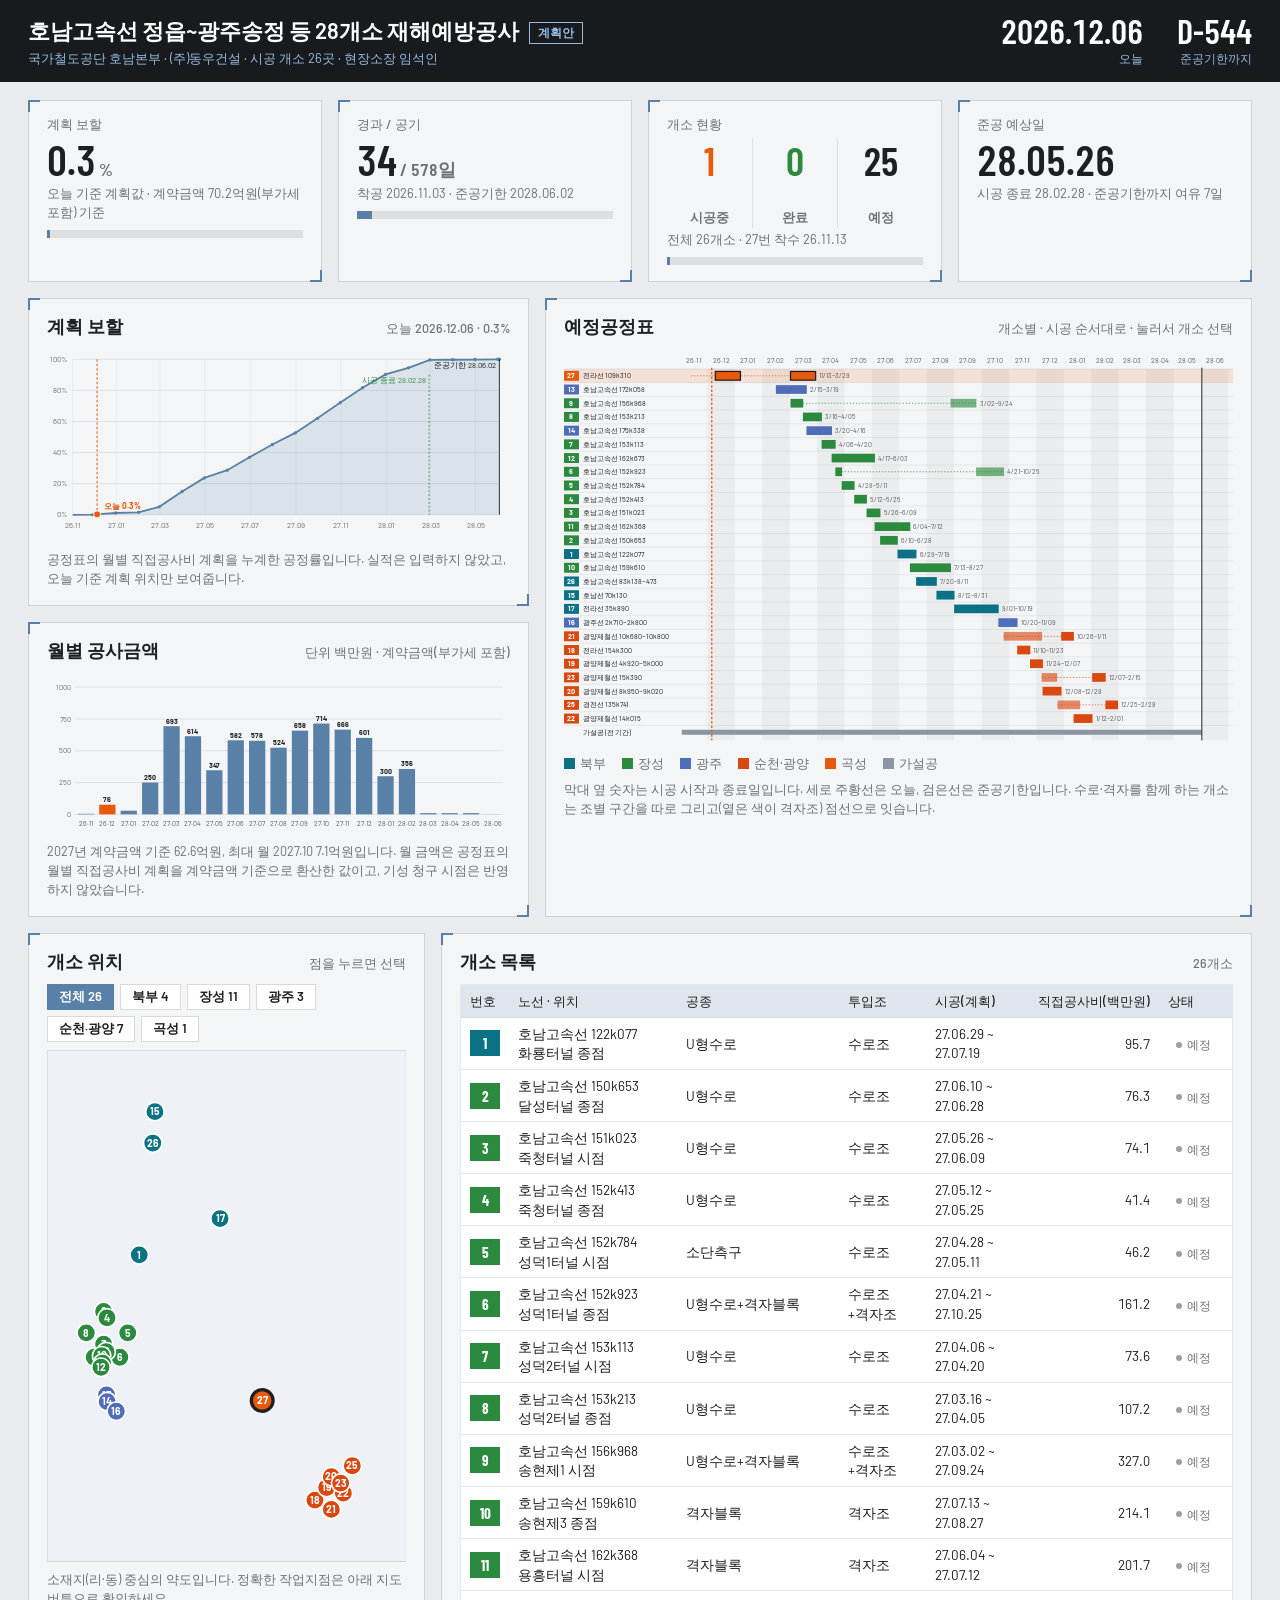
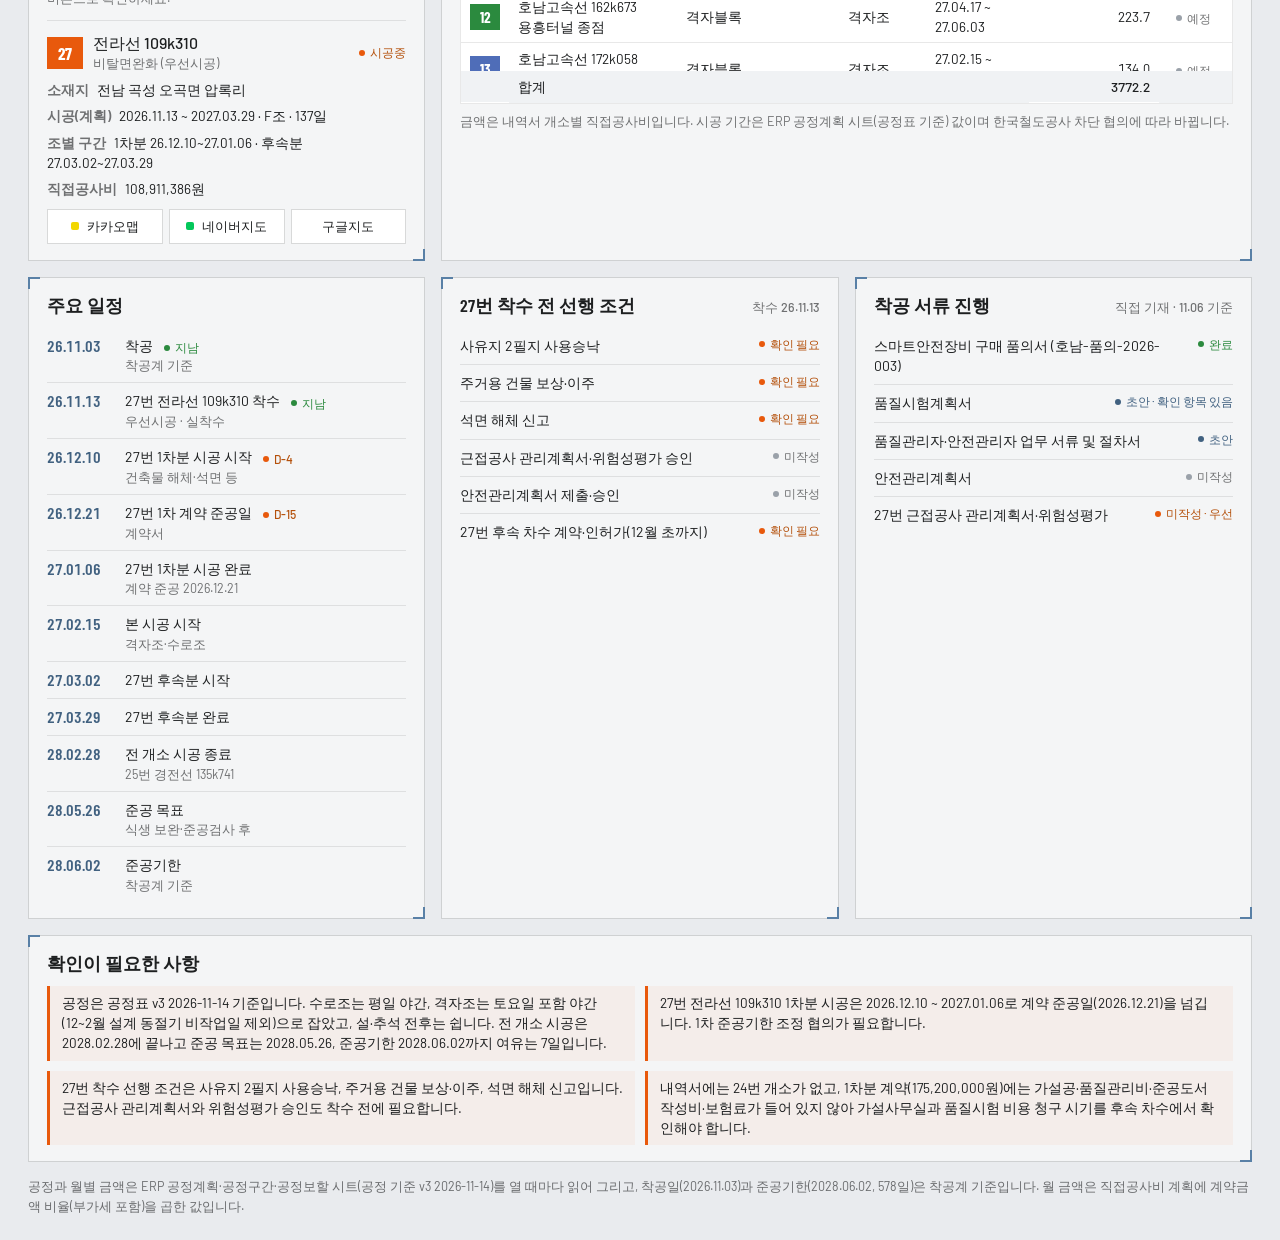
==== board/index.html @ eee023d2 "PC 현황판 배포(board/): ERP 공정 시트 실시간 연결, 조별 구간 표시, 확인 사항 문구 자동 생성 Co-Authored-By: Claude Opus 5.5 <norep" ====
<!DOCTYPE html>
<html lang="ko"><head><meta charset="utf-8">
<meta name="viewport" content="width=device-width, initial-scale=1">
<title>호남고속선 PC 현황판</title>
<link rel="icon" href="../icon.svg" type="image/svg+xml">
<link rel="icon" href="../favicon-32.png" sizes="32x32" type="image/png">
<link rel="preconnect" href="https://fonts.googleapis.com">
<link href="https://fonts.googleapis.com/css2?family=Barlow:wght@400;500;600;700&family=Barlow+Condensed:wght@400;600;700&display=swap" rel="stylesheet">
<style>
/* 레이아웃: 12열 와이드 격자. 요약 타일 → 곡선·공정표 → 지도·개소표 → 일정·준비·서류 → 확인사항 */
:root{--bg:#e9ebee;--panel:#f4f5f6;--ink:#1d1f20;--sub:rgba(29,31,32,.62);--pri:#5980a6;--pri2:#416180;--hd:#181a1d;--hd2:#94bce3;--bd:rgba(29,31,32,.17);--bdl:rgba(29,31,32,.1);--ora:#e8590c;--grn:#2b8a3e;
 --disp:"Barlow Condensed","Malgun Gothic",sans-serif;--body:Barlow,"Malgun Gothic","Apple SD Gothic Neo",sans-serif;color-scheme:light}
*{box-sizing:border-box;margin:0}
html,body{background-color:var(--bg)}
body{font-family:var(--body);color:var(--ink);font-size:14px;line-height:1.45;
 background-image:linear-gradient(rgba(29,31,32,.06) 1px,transparent 1px),linear-gradient(90deg,rgba(29,31,32,.06) 1px,transparent 1px);background-size:24px 24px;min-height:100vh}
header{background:var(--hd);color:#fff;padding:14px 28px;display:flex;align-items:center;justify-content:space-between;gap:24px}
header h1{font-size:22px;font-weight:700;letter-spacing:.2px;text-wrap:balance}
header .s{font-size:13px;color:var(--hd2);margin-top:2px}
.badge{display:inline-block;font-size:12px;border:1px solid var(--hd2);color:var(--hd2);padding:1px 8px;margin-left:10px;vertical-align:middle;font-weight:600}
.hr{display:flex;gap:34px;align-items:flex-end;text-align:right}
.hr b{font-family:var(--disp);font-size:34px;line-height:1;font-weight:700;display:block;font-variant-numeric:tabular-nums}
.hr span{font-size:12px;color:var(--hd2)}
main{max-width:2000px;margin:0 auto;padding:18px 28px 8px;display:grid;grid-template-columns:repeat(12,minmax(0,1fr));gap:16px}
.c3{grid-column:span 3}.c4{grid-column:span 4}.c5{grid-column:span 5}.c6{grid-column:span 6}.c7{grid-column:span 7}.c8{grid-column:span 8}.c12{grid-column:span 12}
@media(max-width:1100px){main{grid-template-columns:1fr;padding:12px}.c3,.c4,.c5,.c6,.c7,.c8,.c12{grid-column:auto}header{flex-direction:column;align-items:flex-start;padding:12px 16px}.hr{gap:20px}}
.card{position:relative;background:var(--panel);border:1px solid var(--bd);padding:14px 18px 16px;min-width:0}
.card:before,.card:after{content:"";position:absolute;width:10px;height:10px;border:2px solid var(--pri)}
.card:before{left:-1px;top:-1px;border-right:0;border-bottom:0}.card:after{right:-1px;bottom:-1px;border-left:0;border-top:0}
.card h2{font-family:var(--disp);font-size:18px;font-weight:700;margin-bottom:10px;display:flex;justify-content:space-between;align-items:baseline;gap:10px}
.card h2 small{font:500 12.5px var(--body);color:var(--sub)}
.kpi .l{font-size:13px;color:var(--sub);font-weight:600}
.kpi .v{font-family:var(--disp);font-size:42px;font-weight:700;line-height:1.1;margin-top:2px;font-variant-numeric:tabular-nums}
.kpi .v small{font-size:18px;font-weight:600;margin-left:3px;color:var(--sub)}
.kpi .d{font-size:13px;color:var(--sub);margin-top:2px}
.bar{height:8px;background:rgba(29,31,32,.1);margin-top:8px}.bar i{display:block;height:100%;background:var(--pri)}
.tri{display:flex;margin-top:4px}.tri div{flex:1;text-align:center;border-left:1px solid var(--bdl)}.tri div:first-child{border-left:0}.tri b{display:block;font:700 40px/1.1 var(--disp)}.tri i{font-style:normal;font-size:12.5px;color:var(--sub)}
svg text{font-family:var(--body)}
.note{font-size:12.5px;color:var(--sub);line-height:1.55;margin-top:8px}
.leg{display:flex;flex-wrap:wrap;gap:6px 16px;margin-top:8px;font-size:12.5px;color:var(--sub)}.leg i{display:inline-block;width:11px;height:11px;margin-right:5px;vertical-align:-1px}
.chips{display:flex;gap:6px;flex-wrap:wrap;margin-bottom:8px}
.chip{border:1px solid var(--bd);background:#fff;padding:3px 11px;font:600 13px var(--body);cursor:pointer;color:var(--ink)}
.chip.on{background:var(--pri);border-color:var(--pri);color:#fff}
.chip:focus-visible,.row:focus-visible,a:focus-visible{outline:2px solid var(--ora);outline-offset:1px}
.tag{display:inline-block;font-size:11.5px;font-weight:700;padding:1px 7px;color:#fff;white-space:nowrap}
.t-w{background:var(--ora)}.t-d{background:var(--grn)}.t-p{background:#8b96a3}.t-b{background:var(--pri2)}
.no{min-width:30px;height:26px;color:#fff;font:700 15px var(--disp);display:inline-flex;align-items:center;justify-content:center;padding:0 5px}
.tw{max-height:720px;overflow:auto;border:1px solid var(--bdl);background:#fff}
table{width:100%;border-collapse:collapse;font-size:13.5px}
th{position:sticky;top:0;background:#dfe5ec;text-align:left;font-weight:700;padding:7px 9px;font-size:12.5px;border-bottom:1px solid var(--bd);white-space:nowrap}
td{padding:6px 9px;border-top:1px solid var(--bdl);vertical-align:middle}
td.n,th.n{text-align:right;font-variant-numeric:tabular-nums}
tr.row{cursor:pointer}tr.row:hover td{background:#eef3f8}tr.row.sel td{background:#fff1e6}
tr.tot td{font-weight:700;background:#f0f2f4;position:sticky;bottom:0;border-top:2px solid var(--bd)}
.det .top{display:flex;gap:10px;align-items:center}.det .t{font-size:16px;font-weight:700;line-height:1.3}.det .u{font-size:13px;color:var(--sub)}
.det .r{margin-top:7px;font-size:13.5px}.det .r b{color:var(--sub);font-weight:600;margin-right:8px}
.btns{display:flex;gap:6px;margin-top:10px}.btns a{flex:1;text-align:center;padding:7px 0;text-decoration:none;font-size:13px;font-weight:700;border:1px solid var(--bd);color:var(--pri2);background:#fff}
.btns a.k{background:#fee500;border-color:#e6cf00;color:#222}.btns a.n{background:#03c75a;border-color:#03c75a;color:#fff}
.ls{list-style:none;padding:0}.ls li{display:flex;gap:12px;align-items:flex-start;padding:8px 0;border-top:1px solid var(--bdl);font-size:14px}.ls li:first-child{border-top:0}
.ls .dt{flex:0 0 66px;font:600 16px var(--disp);color:var(--pri2);font-variant-numeric:tabular-nums}
.ls .tx{flex:1;min-width:0}.ls .sm{display:block;font-size:12.5px;color:var(--sub)}
.warn{border-left:3px solid var(--ora);padding:7px 12px;background:#fff7f0;font-size:13.5px;line-height:1.5}
.col{display:flex;flex-direction:column;gap:16px}.wg{display:grid;grid-template-columns:1fr 1fr;gap:10px}@media(max-width:1100px){.wg{grid-template-columns:1fr}}
footer{max-width:2000px;margin:0 auto;padding:6px 28px 24px;font-size:12.5px;color:var(--sub);line-height:1.6}
/* 화면 손질 2026-11-14: 모눈 배경 걷기(도면 꺾쇠만 남김), 원색 배지 → 점+글자, 지도 버튼·체크칸 조용히, 굵기 정리 */
:root{--acc:#416180;--bad:#c4312c;--warn:#b26b00}
html body{background-image:none}
header h1{font-weight:600;letter-spacing:0}
.card h2{font-weight:600;letter-spacing:0}
.kpi .v,.hr b,.dday b,.tri b{font-weight:600}
.kpi .l,.srow .t,.prow .pt,.det .t,.btns a,th,tr.tot td{font-weight:500}
.tag{background:transparent!important;color:var(--sub);font-weight:500;padding:0;margin-left:8px;display:inline-flex;align-items:center;gap:5px;font-size:12px}
.tag:before{content:"";width:6px;height:6px;border-radius:50%;background:#9aa1a9;flex:none}
.t-w{color:#b4500b}.t-w:before{background:var(--ora)}
.t-d{color:var(--grn)}.t-d:before{background:var(--grn)}
.t-r{color:var(--bad)}.t-r:before{background:var(--bad)}
.t-b{color:var(--acc)}.t-b:before{background:var(--acc)}
.btns a,.btns a.k,.btns a.n{background:#fff;color:var(--ink);border:1px solid var(--bd);gap:8px}
.btns a.k:before,.btns a.n:before{content:"";width:8px;height:8px;border-radius:2px;flex:none}
.btns a.k:before{background:#f2d700}.btns a.n:before{background:#03c75a}
.btns a{display:flex;align-items:center;justify-content:center}.btns a:hover{background:#f6f7f8}
.pchk{width:22px;height:22px;border:1.5px solid var(--bd);border-radius:4px;font-size:14px;margin-top:2px}
.pchk.on{background:var(--grn);border-color:var(--grn)}
.abar.l-late,.abar.l-soon{background:var(--panel)}
.warn{background:rgba(232,89,12,.05)}
td{word-break:keep-all}
</style></head><body>
<header>
 <div><h1>호남고속선 정읍~광주송정 등 28개소 재해예방공사<span class="badge">계획안</span></h1>
 <div class="s">국가철도공단 호남본부 · (주)동우건설 · 시공 개소 26곳 · 현장소장 임석인</div></div>
 <div class="hr"><div><b id="today">-</b><span>오늘</span></div><div><b id="dd">-</b><span id="ddl">준공기한까지</span></div></div>
</header>
<main>
 <div class="card kpi c3"><div id="k0"></div></div>
 <div class="card kpi c3"><div id="k1"></div></div>
 <div class="card kpi c3"><div id="k2"></div></div>
 <div class="card kpi c3"><div id="k3"></div></div>

 <div class="c5 col"><div class="card"><h2>계획 보할 <small id="curlbl"></small></h2>
  <svg id="scurve" viewBox="0 0 720 300" style="width:100%;display:block"></svg>
  <div class="note">공정표의 월별 직접공사비 계획을 누계한 공정률입니다. 실적은 입력하지 않았고, 오늘 기준 계획 위치만 보여줍니다.</div></div>
  <div class="card"><h2>월별 공사금액 <small>단위 백만원 · 계약금액(부가세 포함)</small></h2><svg id="mchart" viewBox="0 0 720 250" style="width:100%;display:block"></svg><div class="note" id="mnote"></div></div></div>
 <div class="card c7"><h2>예정공정표 <small>개소별 · 시공 순서대로 · 눌러서 개소 선택</small></h2>
  <div><svg id="gsvg" style="width:100%;display:block"></svg></div>
  <div class="leg" id="gleg"></div>
  <div class="note">막대 옆 숫자는 시공 시작과 종료일입니다. 세로 주황선은 오늘, 검은선은 준공기한입니다. 수로·격자를 함께 하는 개소는 조별 구간을 따로 그리고(옅은 색이 격자조) 점선으로 잇습니다.</div></div>

 <div class="card c4"><h2>개소 위치 <small>점을 누르면 선택</small></h2>
  <div class="chips" id="chips"></div>
  <svg id="msvg" viewBox="0 0 330 470" style="width:100%;max-height:520px;display:block;margin:0 auto"></svg>
  <div class="note">소재지(리·동) 중심의 약도입니다. 정확한 작업지점은 아래 지도 버튼으로 확인하세요.</div>
  <div class="det" id="det" style="margin-top:12px;border-top:1px solid var(--bdl);padding-top:12px"></div></div>
 <div class="card c8"><h2>개소 목록 <small id="tlbl"></small></h2><div class="tw" id="tw"></div>
  <div class="note">금액은 내역서 개소별 직접공사비입니다. 시공 기간은 ERP 공정계획 시트(공정표 기준) 값이며 한국철도공사 차단 협의에 따라 바뀝니다.</div></div>

 <div class="card c4"><h2>주요 일정</h2><ul class="ls" id="ms"></ul></div>
 <div class="card c4"><h2>27번 착수 전 선행 조건 <small id="prelbl"></small></h2><ul class="ls" id="prep"></ul></div>
 <div class="card c4"><h2>착공 서류 진행 <small>직접 기재 · 11.06 기준</small></h2><ul class="ls" id="docs"></ul></div>

 <div class="card c12"><h2>확인이 필요한 사항</h2><div class="wg" id="warn"></div></div>
</main>
<footer>공정과 월별 금액은 ERP 공정계획·공정구간·공정보할 시트(<span id="fver"></span>)를 열 때마다 읽어 그리고, 착공일(2026.11.03)과 준공기한(2028.06.02, 578일)은 착공계 기준입니다. 월 금액은 직접공사비 계획에 계약금액 비율(부가세 포함)을 곱한 값입니다.</footer>
<script>
var DATA={start:"2026-11-03",deadline:"2028-06-02",expect:"2028-05-26",sites:[{no:1,line:"호남고속선",km:"122k077 화룡터널 종점",work:"U형수로",addr:"전북 정읍시 정우면 회룡리",lat:35.6538859,lon:126.8984102,crew:"A",grp:"북부",start:"2027-11-24",end:"2027-12-23",cost:95703174},
{no:2,line:"호남고속선",km:"150k653 달성터널 종점",work:"U형수로",addr:"장성군 북이면 죽청리",lat:35.4282982,lon:126.7624372,crew:"B",grp:"장성",start:"2027-04-20",end:"2027-05-14",cost:76260898},
{no:3,line:"호남고속선",km:"151k023 죽청터널 시점",work:"U형수로",addr:"장성군 북이면 죽청리",lat:35.4282982,lon:126.7624372,crew:"B",grp:"장성",start:"2027-05-15",end:"2027-06-07",cost:74058532},
{no:4,line:"호남고속선",km:"152k413 죽청터널 종점",work:"U형수로",addr:"장성군 북일면 성덕리 산54-6",lat:35.3919614,lon:126.7754082,crew:"B",grp:"장성",start:"2027-06-08",end:"2027-07-05",cost:41392365},
{no:5,line:"호남고속선",km:"152k784 성덕1터널 시점",work:"소단측구",addr:"장성군 북일면 성덕리",lat:35.3919614,lon:126.7754082,crew:"B",grp:"장성",start:"2027-07-06",end:"2027-08-09",cost:46175264},
{no:6,line:"호남고속선",km:"152k923 성덕1터널 종점",work:"U형수로+격자블록",addr:"장성군 북일면 성덕리",lat:35.3919614,lon:126.7754082,crew:"B",grp:"장성",start:"2027-02-24",end:"2027-04-19",cost:161174742},
{no:7,line:"호남고속선",km:"153k113 성덕2터널 시점",work:"U형수로",addr:"장성군 북일면 성덕리",lat:35.3919614,lon:126.7754082,crew:"B",grp:"장성",start:"2027-08-10",end:"2027-09-09",cost:73580789},
{no:8,line:"호남고속선",km:"153k213 성덕2터널 종점",work:"U형수로",addr:"장성군 북일면 성덕리",lat:35.3919614,lon:126.7754082,crew:"B",grp:"장성",start:"2027-09-10",end:"2027-10-14",cost:107171361},
{no:9,line:"호남고속선",km:"156k968 송현제1 시점",work:"U형수로+격자블록",addr:"장성군 서삼면 송현리 산82-5",lat:35.3546264,lon:126.772074,crew:"D",grp:"장성",start:"2027-02-24",end:"2027-04-25",cost:326964898},
{no:10,line:"호남고속선",km:"159k610 송현제3 종점",work:"격자블록",addr:"장성군 서삼면 장산리",lat:35.3419484,lon:126.7548517,crew:"C",grp:"장성",start:"2027-02-24",end:"2027-05-22",cost:214060960},
{no:11,line:"호남고속선",km:"162k368 용흥터널 시점",work:"격자블록",addr:"장성군 서삼면 용흥리",lat:35.3192413,lon:126.7584889,crew:"C",grp:"장성",start:"2027-05-23",end:"2027-08-28",cost:201731742},
{no:12,line:"호남고속선",km:"162k673 용흥터널 종점",work:"격자블록",addr:"장성군 황룡면 필암리",lat:35.3064303,lon:126.7524584,crew:"C",grp:"장성",start:"2027-08-29",end:"2027-11-29",cost:223692884},
{no:13,line:"호남고속선",km:"172k058 마령터널 종점",work:"격자블록",addr:"광주 광산구 신룡동",lat:35.2207607,lon:126.7737369,crew:"D",grp:"광주",start:"2027-04-26",end:"2027-06-22",cost:133954769},
{no:14,line:"호남고속선",km:"175k338 고룡터널 종점",work:"격자블록",addr:"광주 광산구 고룡동",lat:35.2002495,lon:126.7759716,crew:"D",grp:"광주",start:"2027-06-23",end:"2027-09-06",cost:111061987},
{no:15,line:"호남선",km:"70k130",work:"U형수로+게비온+말뚝식옹벽",addr:"전북 익산시 용안면 동지산리 87",lat:36.0965405,lon:126.95825,crew:"A",grp:"북부",start:"2027-05-10",end:"2027-07-03",cost:127209132},
{no:16,line:"광주선",km:"2k710~2k800",work:"U형수로+게비온+울타리",addr:"광주 광산구 월곡동",lat:35.1705741,lon:126.8108021,crew:"D",grp:"광주",start:"2027-09-07",end:"2027-11-09",cost:293033832},
{no:17,line:"전라선",km:"35k890",work:"U형수로+낙석방지망+쏘일시멘트",addr:"전북 완주군 상관면 신리 251-1",lat:35.7660002,lon:127.2066576,crew:"A",grp:"북부",start:"2027-07-04",end:"2027-11-23",cost:273378390},
{no:18,line:"전라선",km:"154k300",work:"J형수로+토석류방호책",addr:"전남 순천시 해룡면 호두리",lat:34.8957612,lon:127.5686883,crew:"E",grp:"순천·광양",start:"2027-02-24",end:"2027-04-03",cost:123955450},
{no:19,line:"광양제철선",km:"4k920~5k000",work:"낙석방지책",addr:"전남 광양시 광양읍 초남리 산52-3",lat:34.9346631,lon:127.6136978,crew:"E",grp:"순천·광양",start:"2027-04-04",end:"2027-04-26",cost:70322240},
{no:20,line:"광양제철선",km:"8k950~9k020",work:"U형수로+옹벽인상",addr:"전남 광양시 황금동 758-1",lat:34.917616,lon:127.6314011,crew:"E",grp:"순천·광양",start:"2027-04-27",end:"2027-05-24",cost:90269882},
{no:21,line:"광양제철선",km:"10k680~10k800",work:"U형수로+격자블록",addr:"전남 광양시 황금동 185-15",lat:34.917616,lon:127.6314011,crew:"E",grp:"순천·광양",start:"2027-05-25",end:"2027-09-05",cost:249506964},
{no:22,line:"광양제철선",km:"14k015",work:"U형수로+낙석방지책",addr:"전남 광양시 도이동",lat:34.9173839,lon:127.6771173,crew:"E",grp:"순천·광양",start:"2027-09-06",end:"2027-10-05",cost:82289012},
{no:23,line:"광양제철선",km:"15k390",work:"U형수로+격자블록",addr:"전남 광양시 성황동 1461",lat:34.9483581,lon:127.66702,crew:"E",grp:"순천·광양",start:"2027-10-06",end:"2027-11-08",cost:238872085},
{no:25,line:"경전선",km:"135k741",work:"U형수로+격자블록",addr:"전남 광양시 진상면 금이리",lat:35.0019342,lon:127.7114324,crew:"E",grp:"순천·광양",start:"2027-11-09",end:"2027-12-20",cost:112406819},
{no:26,line:"호남고속선",km:"83k138~473 (익산)",work:"U형수로 이어올리기",addr:"전북 익산시 황등면 황등리",lat:35.9993421,lon:126.9499792,crew:"A",grp:"북부",start:"2027-02-24",end:"2027-05-09",cost:115097408},
{no:27,line:"전라선",km:"109k310",work:"비탈면완화 (우선시공)",addr:"전남 곡성 오곡면 압록리",lat:35.2037356,lon:127.3675408,crew:"F",grp:"곡성",start:"2026-12-07",end:"2027-03-27",cost:108911386}]};
var SCHED=[[27, "2026-11-13", "2027-01-04"], [26, "2027-01-06", "2027-02-01"], [1, "2027-01-26", "2027-02-20"], [2, "2027-02-16", "2027-03-06"], [3, "2027-03-02", "2027-03-19"], [4, "2027-03-15", "2027-03-30"], [5, "2027-03-26", "2027-04-10"], [6, "2027-04-06", "2027-04-26"], [7, "2027-04-21", "2027-05-06"], [8, "2027-05-03", "2027-05-17"], [9, "2027-05-11", "2027-06-02"], [10, "2027-05-28", "2027-06-25"], [11, "2027-06-28", "2027-07-23"], [12, "2027-07-26", "2027-08-25"], [13, "2027-08-27", "2027-09-10"], [14, "2027-09-20", "2027-10-02"], [15, "2027-10-05", "2027-10-21"], [16, "2027-10-16", "2027-11-08"], [17, "2027-11-02", "2027-12-11"], [18, "2027-12-03", "2027-12-24"], [19, "2027-12-20", "2028-01-08"], [20, "2028-01-10", "2028-02-03"], [21, "2028-02-04", "2028-03-22"], [22, "2028-02-11", "2028-02-28"], [23, "2028-02-22", "2028-03-29"], [25, "2028-02-29", "2028-04-11"]];
var MON=[["2026-11", 63741859, 35119345, 0.907691060227853], ["2026-12", 150076647, 82686537, 3.04479895266581], ["2027-01", 250806365, 138184789, 6.61630907593147], ["2027-02", 220747766, 121623641, 9.75978145159264], ["2027-03", 301072541, 165879544, 14.0470874266981], ["2027-04", 447955003, 246806206, 20.4260157520482], ["2027-05", 793861332, 437387466, 31.7306881112299], ["2027-06", 528360782, 291106739, 39.2546035480246], ["2027-07", 393551201, 216831776, 44.8588157811536], ["2027-08", 389213193, 214441698, 50.4012542963694], ["2027-09", 368859123, 203227378, 55.6538486286293], ["2027-10", 521072364, 287091097, 63.0739761884338], ["2027-11", 519373803, 286155254, 70.4699160542278], ["2027-12", 559447583, 308234386, 78.4365109390367], ["2028-01", 218881367, 120595326, 81.5534055877614], ["2028-02", 485992204, 267763260, 88.4739878223894], ["2028-03", 653798680, 360218260, 97.78415267261], ["2028-04", 145570108, 80203605, 99.8570869628914], ["2028-05", 9427711, 5194311, 99.9913386038116], ["2028-06", 608239, 335117, 100]];
var DOCS=[["스마트안전장비 구매 품의서 (호남-품의-2026-003)","완료","t-d"],["품질시험계획서","초안 · 확인 항목 있음","t-b"],["품질관리자·안전관리자 업무 서류 및 절차서","초안","t-b"],["안전관리계획서","미작성","t-p"],["27번 근접공사 관리계획서·위험성평가","미작성 · 우선","t-w"]];
var PRE=[["사유지 2필지 사용승낙","확인 필요"],["주거용 건물 보상·이주","확인 필요"],["석면 해체 신고","확인 필요"],["근접공사 관리계획서·위험성평가 승인","미작성"],["안전관리계획서 제출·승인","미작성"],["27번 후속 차수 계약·인허가(12월 초까지)","확인 필요"]];
var WARN=["공정은 11.04 예정공정표(호남고속선_공구별_예정공정표(토요일작업·27번집중)) 기준입니다. 월~토 작업, 동절기 공사중지 없음, 설·추석 전후 3일 중지로 잡았고, 시공은 2028.04.11에 끝나 준공 예상 2028.05.22, 준공기한 2028.06.02까지 여유는 11일입니다.",
"27번 전라선 109k310은 1차분 11.13~12.10(계약 준공 12.21), 후속분 12.11~2027.01.04입니다. 후속분은 12월 초까지 후속 차수 계약과 인허가가 끝나야 하고, 작업일을 현행의 40%로 줄인 가정입니다. 비탈면보호공이 12월 말이라 활착을 위해 3~4월 식생 보완이 필요합니다.",
"27번 착수 선행 조건은 사유지 2필지 사용승낙, 주거용 건물 보상·이주, 석면 해체 신고입니다. 근접공사 관리계획서와 위험성평가 승인도 착수 전에 필요합니다.",
"한 개소씩 순서대로 시공하되 작업량 12야 이상 17개소는 같은 개소의 인접 구간에 2개 조를 넣은 계획입니다. 전 개소를 1개 조로 하면 준공이 2029.03로 밀리고, 직접노무비는 540팀·일로 늘어 실행예산 반영이 필요합니다.",
"소규모격자블록 몰탈 취부는 12.15~2월 말에 하지 않는 가정이라 21·23번 격자블록은 2028.03 이후에 시공합니다. 동절기 한중콘크리트 타설·양생 보온 대책은 따로 확인해야 합니다.",
"내역서에는 24번 개소가 없고, 1차분 계약(175,200,000원)에는 가설공·품질관리비·준공도서작성비·보험료가 들어 있지 않아 가설사무실과 품질시험 비용 청구 시기를 후속 차수에서 확인해야 합니다."];
// ---- 공정 기준 연결 (2026-11-14): ERP DB의 공정계획·공정구간·공정보할 시트를 읽는다. 못 읽으면 지난번 값, 그것도 없으면 PLAN0(공정표 v3).
var PLAN_API="https://script.google.com/macros/s/AKfycby6NUOrOTc3Ym6xHlkdR6EUikm9GyBX1Oj2G0bLMCxAu4i_byK8ZQV29CHb23KRHm7d/exec?action=plan",PLAN_KEY="honamPlanLive_v1",KVAT=7022417871/3869085735;
var PLAN0={"ok":true,"version":"v3 2026-11-14","src":"sheet","sites":[{"no":1,"start":"2027-06-29","end":"2027-07-19","crew":"수로조","note":"CPM_보할_v3"},{"no":2,"start":"2027-06-10","end":"2027-06-28","crew":"수로조","note":"CPM_보할_v3"},{"no":3,"start":"2027-05-26","end":"2027-06-09","crew":"수로조","note":"CPM_보할_v3"},{"no":4,"start":"2027-05-12","end":"2027-05-25","crew":"수로조","note":"CPM_보할_v3"},{"no":5,"start":"2027-04-28","end":"2027-05-11","crew":"수로조","note":"CPM_보할_v3"},{"no":6,"start":"2027-04-21","end":"2027-10-25","crew":"수로조+격자조","note":"CPM_보할_v3"},{"no":7,"start":"2027-04-06","end":"2027-04-20","crew":"수로조","note":"CPM_보할_v3"},{"no":8,"start":"2027-03-16","end":"2027-04-05","crew":"수로조","note":"CPM_보할_v3"},{"no":9,"start":"2027-03-02","end":"2027-09-24","crew":"수로조+격자조","note":"CPM_보할_v3"},{"no":10,"start":"2027-07-13","end":"2027-08-27","crew":"격자조","note":"CPM_보할_v3"},{"no":11,"start":"2027-06-04","end":"2027-07-12","crew":"격자조","note":"CPM_보할_v3"},{"no":12,"start":"2027-04-17","end":"2027-06-03","crew":"격자조","note":"CPM_보할_v3"},{"no":13,"start":"2027-02-15","end":"2027-03-19","crew":"격자조","note":"CPM_보할_v3"},{"no":14,"start":"2027-03-20","end":"2027-04-16","crew":"격자조","note":"CPM_보할_v3"},{"no":15,"start":"2027-08-12","end":"2027-08-31","crew":"수로조","note":"CPM_보할_v3"},{"no":16,"start":"2027-10-20","end":"2027-11-09","crew":"수로조","note":"CPM_보할_v3"},{"no":17,"start":"2027-09-01","end":"2027-10-19","crew":"수로조","note":"CPM_보할_v3"},{"no":18,"start":"2027-11-10","end":"2027-11-23","crew":"수로조","note":"CPM_보할_v3"},{"no":19,"start":"2027-11-24","end":"2027-12-07","crew":"수로조","note":"CPM_보할_v3"},{"no":20,"start":"2027-12-08","end":"2027-12-28","crew":"수로조","note":"CPM_보할_v3"},{"no":21,"start":"2027-10-26","end":"2028-01-11","crew":"수로조+격자조","note":"CPM_보할_v3"},{"no":22,"start":"2028-01-12","end":"2028-02-01","crew":"수로조","note":"CPM_보할_v3"},{"no":23,"start":"2027-12-07","end":"2028-02-15","crew":"수로조+격자조","note":"CPM_보할_v3"},{"no":25,"start":"2027-12-25","end":"2028-02-28","crew":"수로조+격자조","note":"CPM_보할_v3"},{"no":26,"start":"2027-07-20","end":"2027-08-11","crew":"수로조","note":"CPM_보할_v3"},{"no":27,"start":"2026-11-13","end":"2027-03-29","crew":"F조","note":"CPM_보할_v3 · 실착수 11.13"}],"seg":[[1,"수로조","수로·구조물","2027-06-29","2027-07-19"],[2,"수로조","수로·구조물","2027-06-10","2027-06-28"],[3,"수로조","수로·구조물","2027-05-26","2027-06-09"],[4,"수로조","수로·구조물","2027-05-12","2027-05-25"],[5,"수로조","수로·구조물","2027-04-28","2027-05-11"],[6,"가도","가도 설치","2027-04-20","2027-04-20"],[6,"격자조","소규모격자블럭","2027-09-25","2027-10-25"],[6,"수로조","수로·구조물","2027-04-21","2027-04-27"],[6,"가도","가도 철거","2027-10-26","2027-10-26"],[7,"가도","가도 설치","2027-04-05","2027-04-05"],[7,"수로조","수로·구조물","2027-04-06","2027-04-20"],[7,"가도","가도 철거","2027-04-21","2027-04-21"],[8,"수로조","수로·구조물","2027-03-16","2027-04-05"],[9,"가도","가도 설치","2027-02-23","2027-02-26"],[9,"격자조","소규모격자블럭","2027-08-28","2027-09-24"],[9,"수로조","수로·구조물","2027-03-02","2027-03-15"],[9,"가도","가도 철거","2027-09-27","2027-09-28"],[10,"격자조","소규모격자블럭","2027-07-13","2027-08-27"],[11,"가도","가도 설치","2027-06-03","2027-06-03"],[11,"격자조","소규모격자블럭","2027-06-04","2027-07-12"],[11,"가도","가도 철거","2027-07-13","2027-07-13"],[12,"격자조","소규모격자블럭","2027-04-17","2027-06-03"],[13,"격자조","소규모격자블럭","2027-02-15","2027-03-19"],[14,"격자조","소규모격자블럭","2027-03-20","2027-04-16"],[15,"가도","가도 설치","2027-08-11","2027-08-11"],[15,"수로조","수로·구조물","2027-08-12","2027-08-31"],[15,"가도","가도 철거","2027-09-01","2027-09-01"],[16,"가도","가도 설치","2027-10-18","2027-10-19"],[16,"수로조","수로·구조물","2027-10-20","2027-11-09"],[16,"가도","가도 철거","2027-11-10","2027-11-10"],[17,"수로조","수로·구조물","2027-09-01","2027-10-19"],[18,"가도","가도 설치","2027-11-09","2027-11-09"],[18,"수로조","수로·구조물","2027-11-10","2027-11-23"],[18,"가도","가도 철거","2027-11-24","2027-11-24"],[19,"수로조","수로·구조물","2027-11-24","2027-12-07"],[20,"수로조","수로·구조물","2027-12-08","2027-12-28"],[21,"격자조","소규모격자블럭","2027-10-26","2027-12-06"],[21,"수로조","수로·구조물","2027-12-29","2028-01-11"],[22,"가도","가도 설치","2028-01-11","2028-01-11"],[22,"수로조","수로·구조물","2028-01-12","2028-02-01"],[22,"가도","가도 철거","2028-02-02","2028-02-02"],[23,"가도","가도 설치","2027-12-02","2027-12-06"],[23,"격자조","소규모격자블럭","2027-12-07","2027-12-23"],[23,"수로조","수로·구조물","2028-02-02","2028-02-15"],[23,"가도","가도 철거","2028-02-16","2028-02-17"],[25,"격자조","소규모격자블럭","2027-12-25","2028-01-18"],[25,"수로조","수로·구조물","2028-02-16","2028-02-28"],[26,"수로조","수로·구조물","2027-07-20","2027-08-11"],[27,"F조","1차분","2026-12-10","2027-01-06"],[27,"F조","후속분","2027-03-02","2027-03-29"]],"mon":[["2026-11",2404047,0.06],["2026-12",41836499,1.14],["2027-01",15755606,1.55],["2027-02",137854191,5.11],["2027-03",381794573,14.98],["2027-04",338515118,23.73],["2027-05",191000687,28.67],["2027-06",320729527,36.96],["2027-07",318649421,45.19],["2027-08",288917716,52.66],["2027-09",362589078,62.03],["2027-10",393319969,72.2],["2027-11",366979534,81.68],["2027-12",331099764,90.24],["2028-01",165114942,94.51],["2028-02",196383600,99.58],["2028-03",5323248,99.72],["2028-04",5151530,99.85],["2028-05",5323248,99.99],["2028-06",343435,100]]};
var CREWN={},PARTS={},SEG=[],PLANVER="",PLANKEY="";
function planClean(v){return String(v==null?"":v).replace(/[<>&"'`]/g,"")}
function planKeyOf(p){return JSON.stringify([p.version,p.sites,p.seg,p.mon])}
function planOk(p){return !!(p&&p.sites&&p.sites.length&&p.seg&&p.mon&&p.mon.length)}
function applyPlan(p){
 SCHED=p.sites.slice().sort(function(a,b){return a.start<b.start?-1:a.start>b.start?1:a.no-b.no}).map(function(x){return[+x.no,x.start,x.end]});
 p.sites.forEach(function(x){CREWN[+x.no]=planClean(x.crew)});
 SEG=(p.seg||[]).map(function(r){return[+r[0],planClean(r[1]),planClean(r[2]),r[3],r[4]]});
 SEG.forEach(function(r){if(r[1]!=="가도")(PARTS[r[0]]=PARTS[r[0]]||[]).push(r)});Object.keys(PARTS).forEach(function(k){PARTS[k].sort(function(a,b){return a[3]<b[3]?-1:1})});
 MON=p.mon.map(function(m){return[m[0],Math.round(+m[1]*KVAT),+m[1],+m[2]]});
 PLANVER=planClean(p.version);PLANKEY=planKeyOf(p)}
(function(){var c=null;try{c=JSON.parse(localStorage.getItem(PLAN_KEY)||"null")}catch(e){}applyPlan(planOk(c)?c:PLAN0)})();
var TODAY=(function(){var d=window.__TODAY?new Date(window.__TODAY+"T00:00:00"):new Date();d.setHours(0,0,0,0);return d})();
function D(s){return new Date(s+"T00:00:00")}
function days(a,b){return Math.round((b-a)/864e5)}
function f2(n){return n<10?"0"+n:""+n}
function fd(s){return s.slice(2,4)+"."+s.slice(5,7)+"."+s.slice(8,10)}
function fdate(d){return d.getFullYear()+"."+f2(d.getMonth()+1)+"."+f2(d.getDate())}
var START=D(DATA.start),DEAD=D(DATA.deadline),S=DATA.sites;
var ORDER=SCHED.map(function(r){return r[0]});
SCHED.forEach(function(r,i){var s=S.filter(function(x){return x.no===r[0]})[0];s.start=r[1];s.end=r[2];s.crew=String(i+1);s.crewName=CREWN[s.no]||""});
var LASTEND=S.reduce(function(m,s){return s.end>m?s.end:m},"");
var TOTAL=MON.reduce(function(m,r){return m+r[1]},0);
var CUM=[];(function(){var c=0;MON.forEach(function(r){c+=r[1];var y=+r[0].slice(0,4),mo=+r[0].slice(5,7);var e=new Date(y,mo,0);if(e>DEAD)e=DEAD;CUM.push([e,c/TOTAL*100])})})();
var GC={"북부":"#0b7285","장성":"#2b8a3e","광주":"#4f6db8","순천·광양":"#d9480f","곡성":"#e8590c"};
var ST={p:["예정","t-p"],w:["시공중","t-w"],d:["완료","t-d"]};
function status(s){var a=D(s.start),b=D(s.end);return TODAY<a?"p":(TODAY>b?"d":"w")}
function planPct(d){if(d<=START)return 0;var pd=START,pp=0;for(var i=0;i<CUM.length;i++){var e=CUM[i][0];if(d<=e){var t=(d-pd)/(e-pd);return pp+(CUM[i][1]-pp)*Math.max(0,Math.min(1,t))}pd=e;pp=CUM[i][1]}return 100}
function won(n){return (n/1e6).toFixed(1)}
var sel=27,cur="all",VB;
// ---- 머리말·KPI
(function(){
 document.getElementById("today").textContent=fdate(TODAY);
 var left=days(TODAY,DEAD),dd=document.getElementById("dd"),ddl=document.getElementById("ddl");
 if(TODAY<START){dd.textContent="D-"+days(TODAY,START);ddl.textContent="착공까지"}else{dd.textContent=left>=0?"D-"+left:"D+"+(-left);ddl.textContent="준공기한까지"}
 var pct=planPct(TODAY),elap=Math.max(0,days(START,TODAY)+1),total=days(START,DEAD)+1;
 var w=S.filter(function(s){return status(s)==="w"}).length,dn=S.filter(function(s){return status(s)==="d"}).length,pe=S.length-w-dn;
 var tot=S.reduce(function(m,s){return m+s.cost},0),first=S.filter(function(s){return s.no===27})[0];
 var k=[["계획 보할",pct.toFixed(1)+"<small>%</small>","오늘 기준 계획값 · 계약금액 "+(TOTAL/1e8).toFixed(1)+"억원(부가세 포함) 기준",pct],
 ["경과 / 공기",Math.min(elap,total)+"<small>/ "+total+"일</small>","착공 "+fdate(START)+" · 준공기한 "+fdate(DEAD),Math.min(100,elap/total*100)],
 ["개소 현황","<div class='tri'><div><b style='color:var(--ora)'>"+w+"</b><i>시공중</i></div><div><b style='color:var(--grn)'>"+dn+"</b><i>완료</i></div><div><b>"+pe+"</b><i>예정</i></div></div>","전체 "+S.length+"개소 · 27번 착수 "+fd(first.start),dn/S.length*100],
 ["준공 예상일",fdate(D(DATA.expect)).slice(2),"시공 종료 "+fd(LASTEND)+" · 준공기한까지 여유 "+days(D(DATA.expect),DEAD)+"일",null]];
 for(var i=0;i<4;i++)document.getElementById("k"+i).innerHTML="<div class='l'>"+k[i][0]+"</div><div class='v'>"+k[i][1]+"</div><div class='d'>"+k[i][2]+"</div>"+(k[i][3]===null?"":"<div class='bar'><i style='width:"+Math.max(1,k[i][3])+"%'></i></div>");
 document.getElementById("curlbl").textContent="오늘 "+fdate(TODAY)+" · "+pct.toFixed(1)+"%";
})();
// ---- 보할 곡선
(function(){
 var W=720,H=290,L=40,R=16,T=16,B=32,tot=days(START,DEAD);
 function X(d){return L+(d-START)/864e5/tot*(W-L-R)}function Y(p){return T+(100-p)/100*(H-T-B)}
 var h="";for(var g=0;g<=100;g+=20)h+="<line x1='"+L+"' x2='"+(W-R)+"' y1='"+Y(g)+"' y2='"+Y(g)+"' stroke='rgba(29,31,32,.14)'/><text x='"+(L-7)+"' y='"+(Y(g)+4)+"' text-anchor='end' font-size='12' fill='rgba(29,31,32,.62)'>"+g+"%</text>";
 for(var m=0;m<=19;m+=2){var d=new Date(START.getFullYear(),START.getMonth()+m,1);if(d<START)d=START;h+="<line x1='"+X(d)+"' x2='"+X(d)+"' y1='"+T+"' y2='"+(H-B)+"' stroke='rgba(29,31,32,.07)'/><text x='"+X(d)+"' y='"+(H-11)+"' text-anchor='middle' font-size='12' fill='rgba(29,31,32,.62)'>"+String(d.getFullYear()).slice(2)+"."+f2(d.getMonth()+1)+"</text>"}
 var pts=[[START,0]].concat(CUM);
 var path=pts.map(function(p,i){return (i?"L":"M")+X(p[0]).toFixed(1)+","+Y(p[1]).toFixed(1)}).join("");
 h+="<path d='"+path+"L"+X(DEAD)+","+Y(0)+"L"+X(START)+","+Y(0)+"Z' fill='rgba(89,128,166,.16)'/><path d='"+path+"' fill='none' stroke='#5980a6' stroke-width='2.8'/>";
 pts.forEach(function(p,i){if(i)h+="<circle cx='"+X(p[0])+"' cy='"+Y(p[1])+"' r='2.6' fill='#5980a6'/>"});
 var dx=X(DEAD);h+="<line x1='"+dx+"' x2='"+dx+"' y1='"+T+"' y2='"+(H-B)+"' stroke='#1d1d1d' stroke-width='1.4'/><text x='"+(dx-5)+"' y='"+(T+13)+"' text-anchor='end' font-size='12' fill='#1d1f20'>준공기한 "+fd(DATA.deadline)+"</text>";
 var ex=X(D(LASTEND));h+="<line x1='"+ex+"' x2='"+ex+"' y1='"+(T+24)+"' y2='"+(H-B)+"' stroke='#2b8a3e' stroke-width='1.3' stroke-dasharray='3 3'/><text x='"+(ex-5)+"' y='"+(T+37)+"' text-anchor='end' font-size='12' fill='#2b8a3e'>시공 종료 "+fd(LASTEND)+"</text>";
 var td=TODAY<START?START:(TODAY>DEAD?DEAD:TODAY),px=X(td),py=Y(planPct(td));
 h+="<line x1='"+px+"' x2='"+px+"' y1='"+T+"' y2='"+(H-B)+"' stroke='#e8590c' stroke-width='1.6' stroke-dasharray='4 3'/><circle cx='"+px+"' cy='"+py+"' r='5.5' fill='#e8590c' stroke='#fff' stroke-width='1.5'/>";
 h+="<text x='"+(px+10)+"' y='"+(py-9)+"' font-size='13' font-weight='700' fill='#e8590c'>오늘 "+planPct(td).toFixed(1)+"%</text>";
 document.getElementById("scurve").innerHTML=h;
})();
// ---- 월별 공사금액
(function(){
 var W=720,H=250,L=44,R=10,T=22,B=30,n=MON.length,bw=(W-L-R)/n,mx=1000;
 function Y(v){return T+(1-v/mx)*(H-T-B)}
 var h="";[0,250,500,750,1000].forEach(function(g){h+="<line x1='"+L+"' x2='"+(W-R)+"' y1='"+Y(g)+"' y2='"+Y(g)+"' stroke='rgba(29,31,32,.14)'/><text x='"+(L-6)+"' y='"+(Y(g)+4)+"' text-anchor='end' font-size='11.5' fill='rgba(29,31,32,.62)'>"+g+"</text>"});
 MON.forEach(function(r,i){var v=r[1]/1e6,x=L+i*bw,y=Y(v),cur=r[0]===TODAY.getFullYear()+"-"+f2(TODAY.getMonth()+1);
  h+="<rect x='"+(x+4)+"' y='"+y+"' width='"+(bw-8)+"' height='"+(H-B-y)+"' fill='"+(cur?"#e8590c":"#5980a6")+"'/>";
  if(v>=40)h+="<text x='"+(x+bw/2)+"' y='"+(y-4)+"' text-anchor='middle' font-size='11' font-weight='700' fill='#1d1f20'>"+Math.round(v).toLocaleString("ko-KR")+"</text>";
  h+="<text x='"+(x+bw/2)+"' y='"+(H-12)+"' text-anchor='middle' font-size='11' fill='rgba(29,31,32,.7)'>"+r[0].slice(2,4)+"."+r[0].slice(5,7)+"</text>"});
 document.getElementById("mchart").innerHTML=h;
 var p=MON.reduce(function(m,r){return r[1]>m[1]?r:m},MON[0]),y27=MON.filter(function(r){return r[0].slice(0,4)==="2027"}).reduce(function(m,r){return m+r[1]},0);
 document.getElementById("mnote").innerHTML="2027년 계약금액 기준 "+(y27/1e8).toFixed(1)+"억원, 최대 월 "+p[0].replace("-",".")+" "+(p[1]/1e8).toFixed(1)+"억원입니다. 월 금액은 공정표의 월별 직접공사비 계획을 계약금액 기준으로 환산한 값이고, 기성 청구 시점은 반영하지 않았습니다.";
})();
// ---- 간트 (개소별)
function gantt(){
 var rh=22,mw=44,nm=20,top=32,L=186,W=L+nm*mw+8,rows=ORDER.length+1,H=top+rows*rh+10;
 function X(d){var m=(d.getFullYear()-START.getFullYear())*12+d.getMonth()-START.getMonth();var dim=new Date(d.getFullYear(),d.getMonth()+1,0).getDate();return L+(m+(d.getDate()-1)/dim)*mw}
 var h="";
 for(var m=0;m<nm;m++){var d=new Date(START.getFullYear(),START.getMonth()+m,1);h+="<rect x='"+(L+m*mw)+"' y='"+top+"' width='"+mw+"' height='"+(H-top-8)+"' fill='"+(m%2?"rgba(29,31,32,.04)":"transparent")+"'/><text x='"+(L+m*mw+mw/2)+"' y='"+(top-9)+"' text-anchor='middle' font-size='11.5' fill='rgba(29,31,32,.68)'>"+String(d.getFullYear()).slice(2)+"."+f2(d.getMonth()+1)+"</text>"}
 var td=TODAY<START?START:(TODAY>DEAD?DEAD:TODAY),tx=X(td);
 function row(i,sno){var y=top+i*rh,on=sno&&sno===sel;
  h+="<g"+(sno?" data-no='"+sno+"' style='cursor:pointer' role='button' aria-label='"+sno+"번 개소 선택'":"")+"><rect x='0' y='"+y+"' width='"+W+"' height='"+rh+"' fill='"+(on?"rgba(232,89,12,.13)":"transparent")+"'/><line x1='0' x2='"+W+"' y1='"+y+"' y2='"+y+"' stroke='rgba(29,31,32,.1)'/>";return y}
 ORDER.forEach(function(no,i){var s=S.filter(function(x){return x.no===no})[0],y=row(i,no),x1=X(D(s.start)),x2=X(D(s.end))+2,lab=s.start.slice(5).replace("-","/").replace(/^0/,"")+"–"+s.end.slice(5).replace("-","/").replace(/^0/,"");
  h+="<rect x='0' y='"+(y+3)+"' width='24' height='"+(rh-6)+"' fill='"+GC[s.grp]+"'/><text x='12' y='"+(y+rh/2+4)+"' text-anchor='middle' font-size='11.5' font-weight='700' fill='#fff'>"+no+"</text><text x='30' y='"+(y+rh/2+4)+"' font-size='11.5' fill='#1d1f20'>"+(s.line+" "+s.km.split(" ")[0])+"</text>";
  var pp=PARTS[no]||[];if(pp.length>1){h+="<line x1='"+x1+"' x2='"+x2+"' y1='"+(y+rh/2)+"' y2='"+(y+rh/2)+"' stroke='"+GC[s.grp]+"' stroke-width='1.2' stroke-dasharray='2 3'/>";pp.forEach(function(q){var a=X(D(q[3])),b=X(D(q[4]))+2;h+="<rect x='"+a+"' y='"+(y+4)+"' width='"+Math.max(5,b-a)+"' height='"+(rh-8)+"' fill='"+GC[s.grp]+"'"+(q[1]==="격자조"?" fill-opacity='.62'":"")+(no===sel?" stroke='#1d1f20' stroke-width='2'":"")+"><title>"+q[1]+" "+q[2]+" "+q[3]+"~"+q[4]+"</title></rect>"})}
  else h+="<rect x='"+x1+"' y='"+(y+4)+"' width='"+Math.max(5,x2-x1)+"' height='"+(rh-8)+"' fill='"+GC[s.grp]+"'"+(no===sel?" stroke='#1d1f20' stroke-width='2'":"")+"/>";
  var tw=lab.length*6.2;if(x2+tw+8<W)h+="<text x='"+(x2+5)+"' y='"+(y+rh/2+4)+"' font-size='11' fill='rgba(29,31,32,.7)'>"+lab+"</text>";else h+="<text x='"+(x1-5)+"' y='"+(y+rh/2+4)+"' text-anchor='end' font-size='11' fill='rgba(29,31,32,.7)'>"+lab+"</text>";
  h+="</g>"});
 var y=top+ORDER.length*rh;h+="<line x1='0' x2='"+W+"' y1='"+y+"' y2='"+y+"' stroke='rgba(29,31,32,.1)'/><text x='30' y='"+(y+rh/2+4)+"' font-size='11.5' fill='#1d1f20'>가설공 (전 기간)</text><rect x='"+X(START)+"' y='"+(y+7)+"' width='"+(X(DEAD)-X(START))+"' height='8' fill='#8b96a3'/>";
 h+="<line x1='"+tx+"' x2='"+tx+"' y1='"+(top-2)+"' y2='"+(H-8)+"' stroke='#e8590c' stroke-width='2' stroke-dasharray='4 3'/>";
 var dx=X(DEAD);h+="<line x1='"+dx+"' x2='"+dx+"' y1='"+(top-2)+"' y2='"+(H-8)+"' stroke='#1d1f20' stroke-width='1.5'/>";
 var s=document.getElementById("gsvg");s.setAttribute("viewBox","0 0 "+W+" "+H);s.innerHTML=h;
 Array.prototype.forEach.call(s.querySelectorAll("g[data-no]"),function(g){g.onclick=function(){select(+g.getAttribute("data-no"),true)}});
}
document.getElementById("gleg").innerHTML=Object.keys(GC).map(function(g){return "<span><i style='background:"+GC[g]+"'></i>"+g+"</span>"}).join("")+"<span><i style='background:#8b96a3'></i>가설공</span>";
// ---- 지도
var G=[["전체","all"],["북부","북부"],["장성","장성"],["광주","광주"],["순천·광양","순천·광양"],["곡성","곡성"]];
function chips(){var el=document.getElementById("chips");el.innerHTML="";G.forEach(function(g){var b=document.createElement("button");b.className="chip"+(cur===g[1]?" on":"");b.textContent=g[0]+" "+(g[1]==="all"?S.length:S.filter(function(s){return s.grp===g[1]}).length);b.onclick=function(){cur=g[1];chips();drawMap();table()};el.appendChild(b)})}
function fit(){var a=S.filter(function(s){return cur==="all"||s.grp===cur});
 var lo=Math.min.apply(null,a.map(function(s){return s.lon})),hi=Math.max.apply(null,a.map(function(s){return s.lon})),la0=Math.min.apply(null,a.map(function(s){return s.lat})),la1=Math.max.apply(null,a.map(function(s){return s.lat}));
 var k=.81,cx=(lo+hi)/2,cy=(la0+la1)/2,w=Math.max((hi-lo)*k,.07)*1.25,h=Math.max(la1-la0,.09)*1.25,asp=306/446;if(w/h>asp){h=w/asp}else{w=h*asp}
 VB={lon0:cx-w/k/2,lon1:cx+w/k/2,lat0:cy-h/2,lat1:cy+h/2}}
function drawMap(){fit();var px=function(l){return 12+(l-VB.lon0)/(VB.lon1-VB.lon0)*306},py=function(l){return 12+(VB.lat1-l)/(VB.lat1-VB.lat0)*446};
 var seen={};S.forEach(function(s){var k=s.lat+","+s.lon;(seen[k]=seen[k]||[]).push(s)});
 Object.keys(seen).forEach(function(k){var a=seen[k];a.forEach(function(s,i){var r=a.length>1?(a.length>3?20:15):0,an=a.length>1?(2*Math.PI*i/a.length-Math.PI/2):0;s.x=px(s.lon)+r*Math.cos(an);s.y=py(s.lat)+r*Math.sin(an)})});
 var h="<rect width='330' height='470' fill='#eef2f6' stroke='rgba(29,31,32,.17)'/>";
 S.forEach(function(s){var on=cur==="all"||s.grp===cur;h+="<g data-no='"+s.no+"' style='cursor:pointer' opacity='"+(on?1:.18)+"'><circle cx='"+s.x+"' cy='"+s.y+"' r='"+(s.no===27?10:8.5)+"' fill='"+GC[s.grp]+"' stroke='"+(s.no===sel?"#1d1f20":"#fff")+"' stroke-width='"+(s.no===sel?3:1.5)+"'/><text x='"+s.x+"' y='"+(s.y+3.4)+"' text-anchor='middle' font-size='9.5' font-weight='700' fill='#fff' pointer-events='none'>"+s.no+"</text></g>"});
 var svg=document.getElementById("msvg");svg.innerHTML=h;Array.prototype.forEach.call(svg.querySelectorAll("g"),function(g){g.onclick=function(){select(+g.getAttribute("data-no"),true)}})}
// ---- 표·상세
function table(){var a=S.filter(function(s){return cur==="all"||s.grp===cur}),tot=a.reduce(function(m,s){return m+s.cost},0);
 document.getElementById("tlbl").textContent=a.length+"개소";
 var h="<table><thead><tr><th>번호</th><th>노선 · 위치</th><th>공종</th><th>투입조</th><th>시공(계획)</th><th class='n'>직접공사비(백만원)</th><th>상태</th></tr></thead><tbody>";
 a.forEach(function(s){var st=ST[status(s)];h+="<tr class='row"+(s.no===sel?" sel":"")+"' data-no='"+s.no+"' tabindex='0'><td><span class='no' style='background:"+GC[s.grp]+"'>"+s.no+"</span></td><td>"+s.line+" "+s.km+(s.no===27?" <span class='tag t-w'>우선</span>":"")+"</td><td>"+s.work+"</td><td>"+(s.crewName||s.crew)+"</td><td>"+fd(s.start)+" ~ "+fd(s.end)+"</td><td class='n'>"+won(s.cost)+"</td><td><span class='tag "+st[1]+"'>"+st[0]+"</span></td></tr>"});
 h+="<tr class='tot'><td></td><td colspan='4'>합계</td><td class='n'>"+won(tot)+"</td><td></td></tr></tbody></table>";
 var tw=document.getElementById("tw"),sc=tw.scrollTop;tw.innerHTML=h;tw.scrollTop=sc;
 Array.prototype.forEach.call(tw.querySelectorAll("tr.row"),function(r){r.onclick=function(){select(+r.getAttribute("data-no"),true)};r.onkeydown=function(e){if(e.key==="Enter"||e.key===" "){e.preventDefault();select(+r.getAttribute("data-no"),true)}}})}
function links(s){var q=encodeURIComponent(s.addr);return{k:"https://map.kakao.com/link/map/"+encodeURIComponent("["+s.no+"번] "+s.line+" "+s.km)+","+s.lat+","+s.lon,n:"https://map.naver.com/p/search/"+q,g:"https://www.google.com/maps/search/?api=1&query="+s.lat+","+s.lon}}
function detail(){var s=S.filter(function(x){return x.no===sel})[0],L=links(s),st=ST[status(s)];
 document.getElementById("det").innerHTML="<div class='top'><span class='no' style='background:"+GC[s.grp]+";height:32px;min-width:36px;font-size:17px'>"+s.no+"</span><div style='flex:1'><div class='t'>"+s.line+" "+s.km+"</div><div class='u'>"+s.work+"</div></div><span class='tag "+st[1]+"'>"+st[0]+"</span></div>"
 +"<div class='r'><b>소재지</b>"+s.addr+"</div><div class='r'><b>시공(계획)</b>"+fdate(D(s.start))+" ~ "+fdate(D(s.end))+ " · "+(s.crewName?s.crewName+" · ":"")+(days(D(s.start),D(s.end))+1)+"일</div>"+((PARTS[s.no]||[]).length>1?"<div class='r'><b>조별 구간</b>"+PARTS[s.no].map(function(q){return (q[1]==="F조"?q[2]:q[1])+" "+fd(q[3])+"~"+fd(q[4])}).join(" · ")+"</div>":"")+"<div class='r'><b>직접공사비</b>"+(s.cost).toLocaleString("ko-KR")+"원</div>"
 +"<div class='btns'><a class='k' href='"+L.k+"'>카카오맵</a><a class='n' href='"+L.n+"'>네이버지도</a><a href='"+L.g+"'>구글지도</a></div>"}
function select(no,scroll){sel=no;var s=S.filter(function(x){return x.no===no})[0];if(cur!=="all"&&s.grp!==cur){cur="all";chips()}
 drawMap();gantt();table();detail();
 if(scroll){var r=document.querySelector("tr.row.sel"),tw=document.getElementById("tw");if(r){var top=r.offsetTop-tw.clientHeight/2+r.clientHeight/2;tw.scrollTop=Math.max(0,top)}}}
// ---- 일정·준비·서류·확인
(function(){
 var s27=S.filter(function(s){return s.no===27})[0],s26=S.filter(function(s){return s.no===26})[0];
 var f27=SEG.filter(function(r){return r[0]===27&&r[1]==="F조"}),first=S.filter(function(x){return x.no!==27}).reduce(function(m,x){return m===""||x.start<m?x.start:m},""),lastS=S.filter(function(x){return x.end===LASTEND})[0];
 var ev=[[DATA.start,"착공","착공계 기준"],[s27.start,"27번 전라선 109k310 착수","우선시공 · 실착수"]];
 if(f27[0])ev.push([f27[0][3],"27번 1차분 시공 시작","건축물 해체·석면 등"],[f27[0][4],"27번 1차분 시공 완료","계약 준공 2026.12.21"]);
 ev.push(["2026-12-21","27번 1차 계약 준공일","계약서"]);
 if(f27[1])ev.push([f27[1][3],"27번 후속분 시작",""],[f27[1][4],"27번 후속분 완료",""]);
 ev.push([first,"본 시공 시작","격자조·수로조"],[LASTEND,"전 개소 시공 종료",lastS?lastS.no+"번 "+lastS.line+" "+lastS.km.split(" ")[0]:""],[DATA.expect,"준공 목표","식생 보완·준공검사 후"],[DATA.deadline,"준공기한","착공계 기준"]);
 ev=ev.filter(function(e){return e[0]}).sort(function(a,b){return a[0]<b[0]?-1:a[0]>b[0]?1:0});
 document.getElementById("ms").innerHTML=ev.map(function(e){var d=D(e[0]),t=TODAY>d?" <span class='tag t-d'>지남</span>":(days(TODAY,d)<=30?" <span class='tag t-w'>D-"+days(TODAY,d)+"</span>":"");return "<li><span class='dt'>"+fd(e[0])+"</span><span class='tx'>"+e[1]+t+(e[2]?"<span class='sm'>"+e[2]+"</span>":"")+"</span></li>"}).join("");
 var dl=days(TODAY,D(s27.start));document.getElementById("prelbl").textContent="착수 "+fd(s27.start)+(dl>=0?" · D-"+dl:"");
 document.getElementById("prep").innerHTML=PRE.map(function(p){var c=p[1]==="미작성"?"t-p":"t-w";return "<li><span class='tx'>"+p[0]+"</span><span class='tag "+c+"'>"+p[1]+"</span></li>"}).join("");
 document.getElementById("docs").innerHTML=DOCS.map(function(d){return "<li><span class='tx'>"+d[0]+"</span><span class='tag "+d[2]+"'>"+d[1]+"</span></li>"}).join("");
 var f1=SEG.filter(function(r){return r[0]===27&&r[1]==="F조"})[0];WARN=["공정은 "+(PLANVER?"공정표 "+PLANVER:"예정공정표")+" 기준입니다. 수로조는 평일 야간, 격자조는 토요일 포함 야간(12~2월 설계 동절기 비작업일 제외)으로 잡았고, 설·추석 전후는 쉽니다. 전 개소 시공은 "+fdate(D(LASTEND))+"에 끝나고 준공 목표는 "+fdate(D(DATA.expect))+", 준공기한 "+fdate(DEAD)+"까지 여유는 "+days(D(DATA.expect),DEAD)+"일입니다."].concat(f1?["27번 전라선 109k310 1차분 시공은 "+fdate(D(f1[3]))+" ~ "+fdate(D(f1[4]))+"로 계약 준공일(2026.12.21)"+(f1[4]>"2026-12-21"?"을 넘깁니다. 1차 준공기한 조정 협의가 필요합니다.":" 안에 끝납니다.")]:[]).concat([WARN[2],WARN[5]]);
 document.getElementById("warn").innerHTML=WARN.map(function(w){return "<div class='warn'>"+w+"</div>"}).join("");
})();
chips();select(27,false);
// ---- 공정 기준 표시·새 공정 확인
(function(){var e=document.getElementById("fver");if(e)e.textContent=PLANVER?"공정 기준 "+PLANVER:"";
 var chk=0;function check(){if(!window.fetch)return;chk=Date.now();
  fetch(PLAN_API,{cache:"no-store"}).then(function(r){return r.json()}).then(function(p){if(!p||!p.ok||!planOk(p))return;
   var k=planKeyOf(p);try{localStorage.setItem(PLAN_KEY,JSON.stringify({ok:true,version:p.version,src:p.src,sites:p.sites,seg:p.seg,mon:p.mon}))}catch(e){}
   if(k===PLANKEY)return;var g="";try{g=sessionStorage.getItem("honamPlanReload")||""}catch(e){}
   if(g!==k){try{sessionStorage.setItem("honamPlanReload",k)}catch(e){}location.reload()}}).catch(function(){})}
 check();document.addEventListener("visibilitychange",function(){if(document.visibilityState==="visible"&&Date.now()-chk>300000)check()});
})();
</script></body></html>
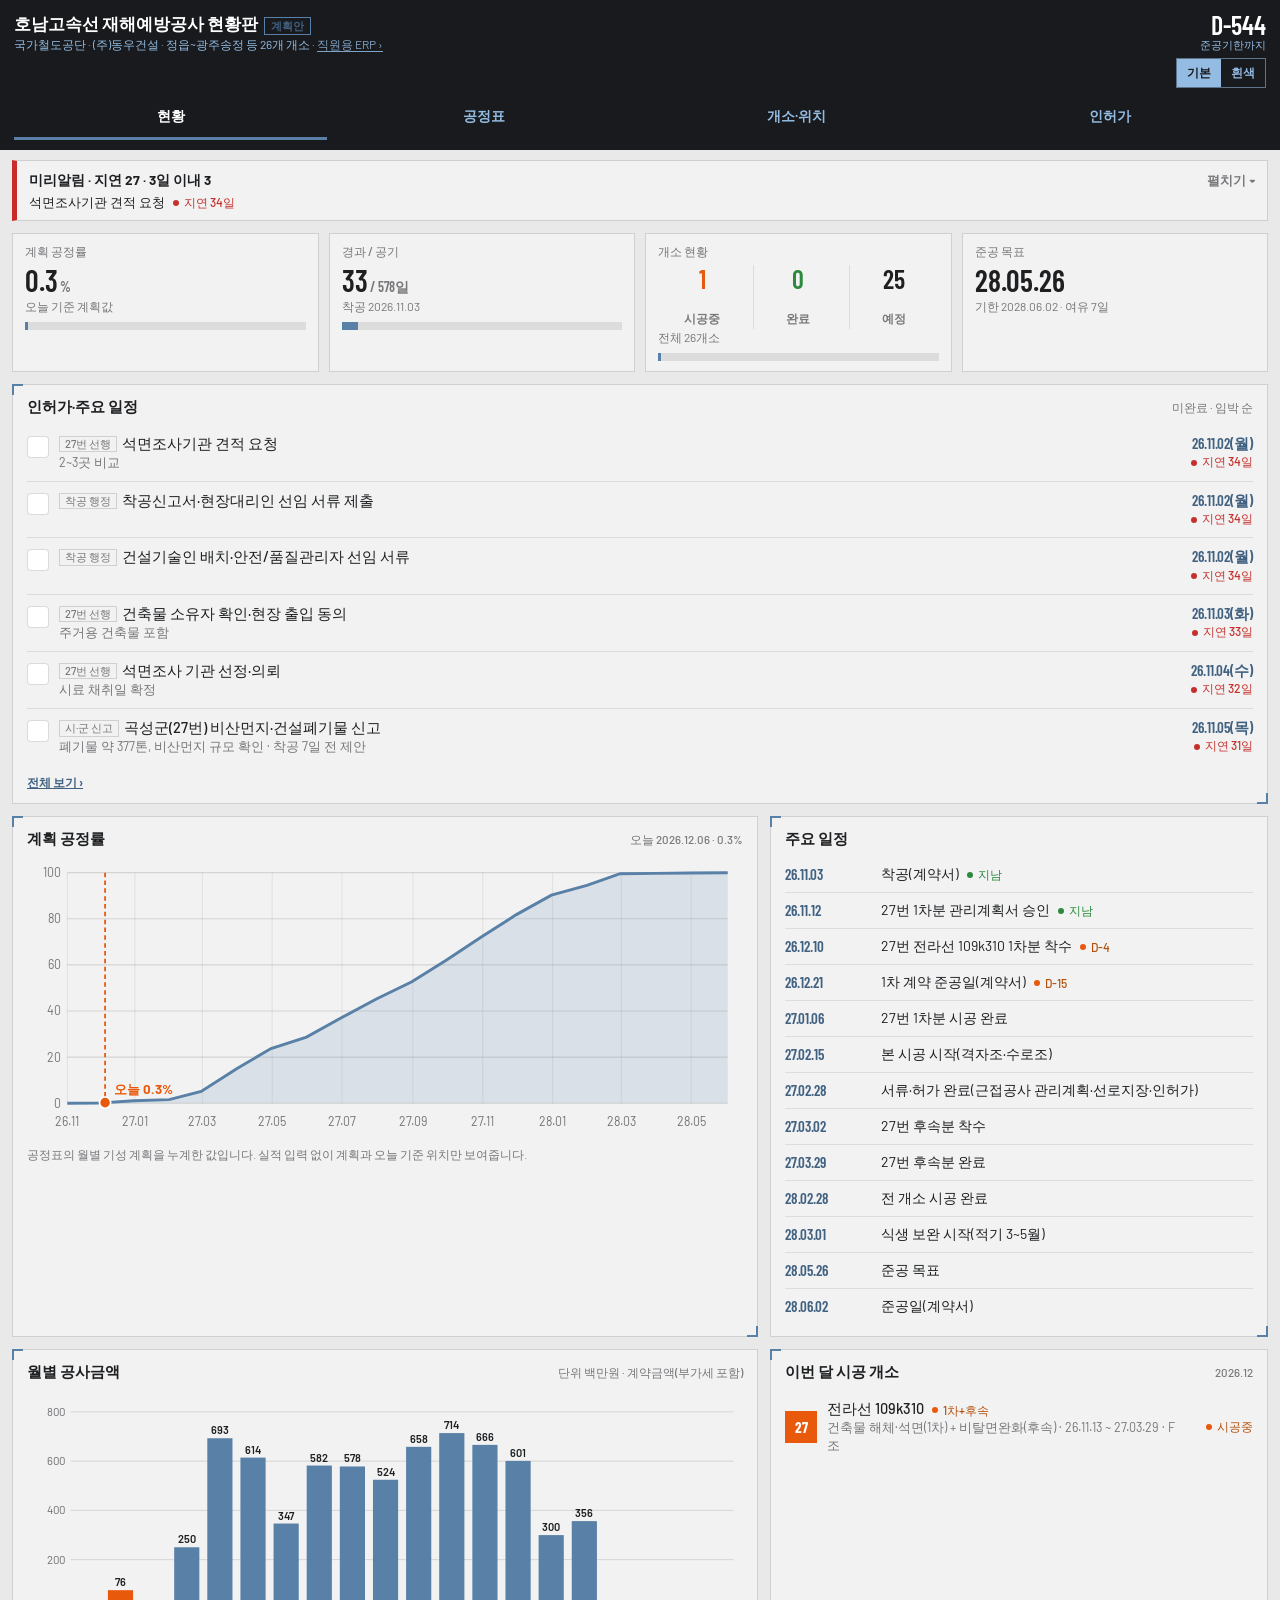
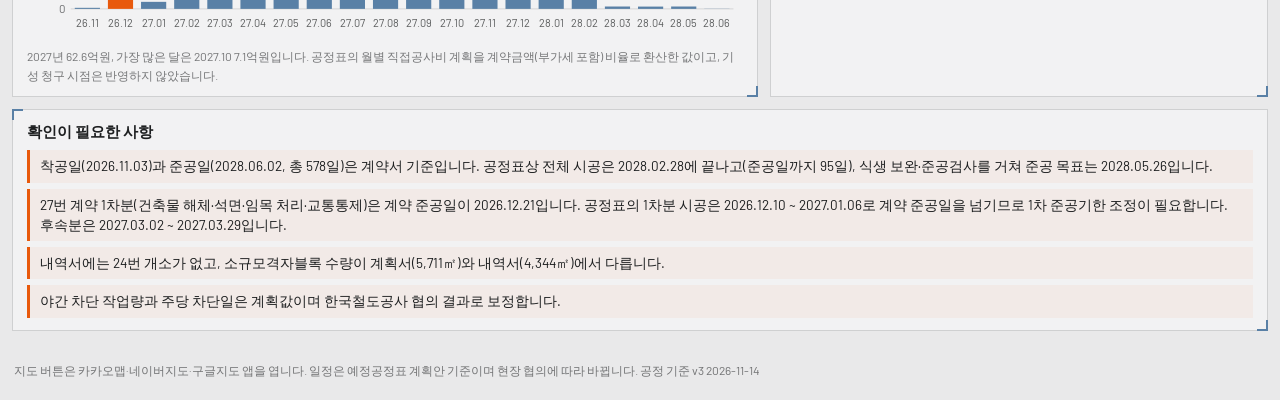
==== commit 0b4fe025: "현황판 하나로 통합: PC 현황판 패널(월별 공사금액·개소별 공정표·개소 목록·착공 서류)을 공개 현황판으로, 넓은 화면 배치 추가. board/는 통합 현황판으로 이동, pc/(" ====
--- a/board/index.html
+++ b/board/index.html
@@ -1,316 +1,11 @@
 <!DOCTYPE html>
-<html lang="ko"><head><meta charset="utf-8">
-<meta name="viewport" content="width=device-width, initial-scale=1">
-<title>호남고속선 PC 현황판</title>
-<link rel="icon" href="../icon.svg" type="image/svg+xml">
+<html lang="ko"><head><meta charset="utf-8"><meta name="viewport" content="width=device-width,initial-scale=1">
+<title>호남고속선 현황판으로 이동</title>
+<meta http-equiv="refresh" content="0; url=../">
 <link rel="icon" href="../favicon-32.png" sizes="32x32" type="image/png">
-<link rel="preconnect" href="https://fonts.googleapis.com">
-<link href="https://fonts.googleapis.com/css2?family=Barlow:wght@400;500;600;700&family=Barlow+Condensed:wght@400;600;700&display=swap" rel="stylesheet">
-<style>
-/* 레이아웃: 12열 와이드 격자. 요약 타일 → 곡선·공정표 → 지도·개소표 → 일정·준비·서류 → 확인사항 */
-:root{--bg:#e9ebee;--panel:#f4f5f6;--ink:#1d1f20;--sub:rgba(29,31,32,.62);--pri:#5980a6;--pri2:#416180;--hd:#181a1d;--hd2:#94bce3;--bd:rgba(29,31,32,.17);--bdl:rgba(29,31,32,.1);--ora:#e8590c;--grn:#2b8a3e;
- --disp:"Barlow Condensed","Malgun Gothic",sans-serif;--body:Barlow,"Malgun Gothic","Apple SD Gothic Neo",sans-serif;color-scheme:light}
-*{box-sizing:border-box;margin:0}
-html,body{background-color:var(--bg)}
-body{font-family:var(--body);color:var(--ink);font-size:14px;line-height:1.45;
- background-image:linear-gradient(rgba(29,31,32,.06) 1px,transparent 1px),linear-gradient(90deg,rgba(29,31,32,.06) 1px,transparent 1px);background-size:24px 24px;min-height:100vh}
-header{background:var(--hd);color:#fff;padding:14px 28px;display:flex;align-items:center;justify-content:space-between;gap:24px}
-header h1{font-size:22px;font-weight:700;letter-spacing:.2px;text-wrap:balance}
-header .s{font-size:13px;color:var(--hd2);margin-top:2px}
-.badge{display:inline-block;font-size:12px;border:1px solid var(--hd2);color:var(--hd2);padding:1px 8px;margin-left:10px;vertical-align:middle;font-weight:600}
-.hr{display:flex;gap:34px;align-items:flex-end;text-align:right}
-.hr b{font-family:var(--disp);font-size:34px;line-height:1;font-weight:700;display:block;font-variant-numeric:tabular-nums}
-.hr span{font-size:12px;color:var(--hd2)}
-main{max-width:2000px;margin:0 auto;padding:18px 28px 8px;display:grid;grid-template-columns:repeat(12,minmax(0,1fr));gap:16px}
-.c3{grid-column:span 3}.c4{grid-column:span 4}.c5{grid-column:span 5}.c6{grid-column:span 6}.c7{grid-column:span 7}.c8{grid-column:span 8}.c12{grid-column:span 12}
-@media(max-width:1100px){main{grid-template-columns:1fr;padding:12px}.c3,.c4,.c5,.c6,.c7,.c8,.c12{grid-column:auto}header{flex-direction:column;align-items:flex-start;padding:12px 16px}.hr{gap:20px}}
-.card{position:relative;background:var(--panel);border:1px solid var(--bd);padding:14px 18px 16px;min-width:0}
-.card:before,.card:after{content:"";position:absolute;width:10px;height:10px;border:2px solid var(--pri)}
-.card:before{left:-1px;top:-1px;border-right:0;border-bottom:0}.card:after{right:-1px;bottom:-1px;border-left:0;border-top:0}
-.card h2{font-family:var(--disp);font-size:18px;font-weight:700;margin-bottom:10px;display:flex;justify-content:space-between;align-items:baseline;gap:10px}
-.card h2 small{font:500 12.5px var(--body);color:var(--sub)}
-.kpi .l{font-size:13px;color:var(--sub);font-weight:600}
-.kpi .v{font-family:var(--disp);font-size:42px;font-weight:700;line-height:1.1;margin-top:2px;font-variant-numeric:tabular-nums}
-.kpi .v small{font-size:18px;font-weight:600;margin-left:3px;color:var(--sub)}
-.kpi .d{font-size:13px;color:var(--sub);margin-top:2px}
-.bar{height:8px;background:rgba(29,31,32,.1);margin-top:8px}.bar i{display:block;height:100%;background:var(--pri)}
-.tri{display:flex;margin-top:4px}.tri div{flex:1;text-align:center;border-left:1px solid var(--bdl)}.tri div:first-child{border-left:0}.tri b{display:block;font:700 40px/1.1 var(--disp)}.tri i{font-style:normal;font-size:12.5px;color:var(--sub)}
-svg text{font-family:var(--body)}
-.note{font-size:12.5px;color:var(--sub);line-height:1.55;margin-top:8px}
-.leg{display:flex;flex-wrap:wrap;gap:6px 16px;margin-top:8px;font-size:12.5px;color:var(--sub)}.leg i{display:inline-block;width:11px;height:11px;margin-right:5px;vertical-align:-1px}
-.chips{display:flex;gap:6px;flex-wrap:wrap;margin-bottom:8px}
-.chip{border:1px solid var(--bd);background:#fff;padding:3px 11px;font:600 13px var(--body);cursor:pointer;color:var(--ink)}
-.chip.on{background:var(--pri);border-color:var(--pri);color:#fff}
-.chip:focus-visible,.row:focus-visible,a:focus-visible{outline:2px solid var(--ora);outline-offset:1px}
-.tag{display:inline-block;font-size:11.5px;font-weight:700;padding:1px 7px;color:#fff;white-space:nowrap}
-.t-w{background:var(--ora)}.t-d{background:var(--grn)}.t-p{background:#8b96a3}.t-b{background:var(--pri2)}
-.no{min-width:30px;height:26px;color:#fff;font:700 15px var(--disp);display:inline-flex;align-items:center;justify-content:center;padding:0 5px}
-.tw{max-height:720px;overflow:auto;border:1px solid var(--bdl);background:#fff}
-table{width:100%;border-collapse:collapse;font-size:13.5px}
-th{position:sticky;top:0;background:#dfe5ec;text-align:left;font-weight:700;padding:7px 9px;font-size:12.5px;border-bottom:1px solid var(--bd);white-space:nowrap}
-td{padding:6px 9px;border-top:1px solid var(--bdl);vertical-align:middle}
-td.n,th.n{text-align:right;font-variant-numeric:tabular-nums}
-tr.row{cursor:pointer}tr.row:hover td{background:#eef3f8}tr.row.sel td{background:#fff1e6}
-tr.tot td{font-weight:700;background:#f0f2f4;position:sticky;bottom:0;border-top:2px solid var(--bd)}
-.det .top{display:flex;gap:10px;align-items:center}.det .t{font-size:16px;font-weight:700;line-height:1.3}.det .u{font-size:13px;color:var(--sub)}
-.det .r{margin-top:7px;font-size:13.5px}.det .r b{color:var(--sub);font-weight:600;margin-right:8px}
-.btns{display:flex;gap:6px;margin-top:10px}.btns a{flex:1;text-align:center;padding:7px 0;text-decoration:none;font-size:13px;font-weight:700;border:1px solid var(--bd);color:var(--pri2);background:#fff}
-.btns a.k{background:#fee500;border-color:#e6cf00;color:#222}.btns a.n{background:#03c75a;border-color:#03c75a;color:#fff}
-.ls{list-style:none;padding:0}.ls li{display:flex;gap:12px;align-items:flex-start;padding:8px 0;border-top:1px solid var(--bdl);font-size:14px}.ls li:first-child{border-top:0}
-.ls .dt{flex:0 0 66px;font:600 16px var(--disp);color:var(--pri2);font-variant-numeric:tabular-nums}
-.ls .tx{flex:1;min-width:0}.ls .sm{display:block;font-size:12.5px;color:var(--sub)}
-.warn{border-left:3px solid var(--ora);padding:7px 12px;background:#fff7f0;font-size:13.5px;line-height:1.5}
-.col{display:flex;flex-direction:column;gap:16px}.wg{display:grid;grid-template-columns:1fr 1fr;gap:10px}@media(max-width:1100px){.wg{grid-template-columns:1fr}}
-footer{max-width:2000px;margin:0 auto;padding:6px 28px 24px;font-size:12.5px;color:var(--sub);line-height:1.6}
-/* 화면 손질 2026-11-14: 모눈 배경 걷기(도면 꺾쇠만 남김), 원색 배지 → 점+글자, 지도 버튼·체크칸 조용히, 굵기 정리 */
-:root{--acc:#416180;--bad:#c4312c;--warn:#b26b00}
-html body{background-image:none}
-header h1{font-weight:600;letter-spacing:0}
-.card h2{font-weight:600;letter-spacing:0}
-.kpi .v,.hr b,.dday b,.tri b{font-weight:600}
-.kpi .l,.srow .t,.prow .pt,.det .t,.btns a,th,tr.tot td{font-weight:500}
-.tag{background:transparent!important;color:var(--sub);font-weight:500;padding:0;margin-left:8px;display:inline-flex;align-items:center;gap:5px;font-size:12px}
-.tag:before{content:"";width:6px;height:6px;border-radius:50%;background:#9aa1a9;flex:none}
-.t-w{color:#b4500b}.t-w:before{background:var(--ora)}
-.t-d{color:var(--grn)}.t-d:before{background:var(--grn)}
-.t-r{color:var(--bad)}.t-r:before{background:var(--bad)}
-.t-b{color:var(--acc)}.t-b:before{background:var(--acc)}
-.btns a,.btns a.k,.btns a.n{background:#fff;color:var(--ink);border:1px solid var(--bd);gap:8px}
-.btns a.k:before,.btns a.n:before{content:"";width:8px;height:8px;border-radius:2px;flex:none}
-.btns a.k:before{background:#f2d700}.btns a.n:before{background:#03c75a}
-.btns a{display:flex;align-items:center;justify-content:center}.btns a:hover{background:#f6f7f8}
-.pchk{width:22px;height:22px;border:1.5px solid var(--bd);border-radius:4px;font-size:14px;margin-top:2px}
-.pchk.on{background:var(--grn);border-color:var(--grn)}
-.abar.l-late,.abar.l-soon{background:var(--panel)}
-.warn{background:rgba(232,89,12,.05)}
-td{word-break:keep-all}
-</style></head><body>
-<header>
- <div><h1>호남고속선 정읍~광주송정 등 28개소 재해예방공사<span class="badge">계획안</span></h1>
- <div class="s">국가철도공단 호남본부 · (주)동우건설 · 시공 개소 26곳 · 현장소장 임석인</div></div>
- <div class="hr"><div><b id="today">-</b><span>오늘</span></div><div><b id="dd">-</b><span id="ddl">준공기한까지</span></div></div>
-</header>
-<main>
- <div class="card kpi c3"><div id="k0"></div></div>
- <div class="card kpi c3"><div id="k1"></div></div>
- <div class="card kpi c3"><div id="k2"></div></div>
- <div class="card kpi c3"><div id="k3"></div></div>
-
- <div class="c5 col"><div class="card"><h2>계획 보할 <small id="curlbl"></small></h2>
-  <svg id="scurve" viewBox="0 0 720 300" style="width:100%;display:block"></svg>
-  <div class="note">공정표의 월별 직접공사비 계획을 누계한 공정률입니다. 실적은 입력하지 않았고, 오늘 기준 계획 위치만 보여줍니다.</div></div>
-  <div class="card"><h2>월별 공사금액 <small>단위 백만원 · 계약금액(부가세 포함)</small></h2><svg id="mchart" viewBox="0 0 720 250" style="width:100%;display:block"></svg><div class="note" id="mnote"></div></div></div>
- <div class="card c7"><h2>예정공정표 <small>개소별 · 시공 순서대로 · 눌러서 개소 선택</small></h2>
-  <div><svg id="gsvg" style="width:100%;display:block"></svg></div>
-  <div class="leg" id="gleg"></div>
-  <div class="note">막대 옆 숫자는 시공 시작과 종료일입니다. 세로 주황선은 오늘, 검은선은 준공기한입니다. 수로·격자를 함께 하는 개소는 조별 구간을 따로 그리고(옅은 색이 격자조) 점선으로 잇습니다.</div></div>
-
- <div class="card c4"><h2>개소 위치 <small>점을 누르면 선택</small></h2>
-  <div class="chips" id="chips"></div>
-  <svg id="msvg" viewBox="0 0 330 470" style="width:100%;max-height:520px;display:block;margin:0 auto"></svg>
-  <div class="note">소재지(리·동) 중심의 약도입니다. 정확한 작업지점은 아래 지도 버튼으로 확인하세요.</div>
-  <div class="det" id="det" style="margin-top:12px;border-top:1px solid var(--bdl);padding-top:12px"></div></div>
- <div class="card c8"><h2>개소 목록 <small id="tlbl"></small></h2><div class="tw" id="tw"></div>
-  <div class="note">금액은 내역서 개소별 직접공사비입니다. 시공 기간은 ERP 공정계획 시트(공정표 기준) 값이며 한국철도공사 차단 협의에 따라 바뀝니다.</div></div>
-
- <div class="card c4"><h2>주요 일정</h2><ul class="ls" id="ms"></ul></div>
- <div class="card c4"><h2>27번 착수 전 선행 조건 <small id="prelbl"></small></h2><ul class="ls" id="prep"></ul></div>
- <div class="card c4"><h2>착공 서류 진행 <small>직접 기재 · 11.06 기준</small></h2><ul class="ls" id="docs"></ul></div>
-
- <div class="card c12"><h2>확인이 필요한 사항</h2><div class="wg" id="warn"></div></div>
-</main>
-<footer>공정과 월별 금액은 ERP 공정계획·공정구간·공정보할 시트(<span id="fver"></span>)를 열 때마다 읽어 그리고, 착공일(2026.11.03)과 준공기한(2028.06.02, 578일)은 착공계 기준입니다. 월 금액은 직접공사비 계획에 계약금액 비율(부가세 포함)을 곱한 값입니다.</footer>
-<script>
-var DATA={start:"2026-11-03",deadline:"2028-06-02",expect:"2028-05-26",sites:[{no:1,line:"호남고속선",km:"122k077 화룡터널 종점",work:"U형수로",addr:"전북 정읍시 정우면 회룡리",lat:35.6538859,lon:126.8984102,crew:"A",grp:"북부",start:"2027-11-24",end:"2027-12-23",cost:95703174},
-{no:2,line:"호남고속선",km:"150k653 달성터널 종점",work:"U형수로",addr:"장성군 북이면 죽청리",lat:35.4282982,lon:126.7624372,crew:"B",grp:"장성",start:"2027-04-20",end:"2027-05-14",cost:76260898},
-{no:3,line:"호남고속선",km:"151k023 죽청터널 시점",work:"U형수로",addr:"장성군 북이면 죽청리",lat:35.4282982,lon:126.7624372,crew:"B",grp:"장성",start:"2027-05-15",end:"2027-06-07",cost:74058532},
-{no:4,line:"호남고속선",km:"152k413 죽청터널 종점",work:"U형수로",addr:"장성군 북일면 성덕리 산54-6",lat:35.3919614,lon:126.7754082,crew:"B",grp:"장성",start:"2027-06-08",end:"2027-07-05",cost:41392365},
-{no:5,line:"호남고속선",km:"152k784 성덕1터널 시점",work:"소단측구",addr:"장성군 북일면 성덕리",lat:35.3919614,lon:126.7754082,crew:"B",grp:"장성",start:"2027-07-06",end:"2027-08-09",cost:46175264},
-{no:6,line:"호남고속선",km:"152k923 성덕1터널 종점",work:"U형수로+격자블록",addr:"장성군 북일면 성덕리",lat:35.3919614,lon:126.7754082,crew:"B",grp:"장성",start:"2027-02-24",end:"2027-04-19",cost:161174742},
-{no:7,line:"호남고속선",km:"153k113 성덕2터널 시점",work:"U형수로",addr:"장성군 북일면 성덕리",lat:35.3919614,lon:126.7754082,crew:"B",grp:"장성",start:"2027-08-10",end:"2027-09-09",cost:73580789},
-{no:8,line:"호남고속선",km:"153k213 성덕2터널 종점",work:"U형수로",addr:"장성군 북일면 성덕리",lat:35.3919614,lon:126.7754082,crew:"B",grp:"장성",start:"2027-09-10",end:"2027-10-14",cost:107171361},
-{no:9,line:"호남고속선",km:"156k968 송현제1 시점",work:"U형수로+격자블록",addr:"장성군 서삼면 송현리 산82-5",lat:35.3546264,lon:126.772074,crew:"D",grp:"장성",start:"2027-02-24",end:"2027-04-25",cost:326964898},
-{no:10,line:"호남고속선",km:"159k610 송현제3 종점",work:"격자블록",addr:"장성군 서삼면 장산리",lat:35.3419484,lon:126.7548517,crew:"C",grp:"장성",start:"2027-02-24",end:"2027-05-22",cost:214060960},
-{no:11,line:"호남고속선",km:"162k368 용흥터널 시점",work:"격자블록",addr:"장성군 서삼면 용흥리",lat:35.3192413,lon:126.7584889,crew:"C",grp:"장성",start:"2027-05-23",end:"2027-08-28",cost:201731742},
-{no:12,line:"호남고속선",km:"162k673 용흥터널 종점",work:"격자블록",addr:"장성군 황룡면 필암리",lat:35.3064303,lon:126.7524584,crew:"C",grp:"장성",start:"2027-08-29",end:"2027-11-29",cost:223692884},
-{no:13,line:"호남고속선",km:"172k058 마령터널 종점",work:"격자블록",addr:"광주 광산구 신룡동",lat:35.2207607,lon:126.7737369,crew:"D",grp:"광주",start:"2027-04-26",end:"2027-06-22",cost:133954769},
-{no:14,line:"호남고속선",km:"175k338 고룡터널 종점",work:"격자블록",addr:"광주 광산구 고룡동",lat:35.2002495,lon:126.7759716,crew:"D",grp:"광주",start:"2027-06-23",end:"2027-09-06",cost:111061987},
-{no:15,line:"호남선",km:"70k130",work:"U형수로+게비온+말뚝식옹벽",addr:"전북 익산시 용안면 동지산리 87",lat:36.0965405,lon:126.95825,crew:"A",grp:"북부",start:"2027-05-10",end:"2027-07-03",cost:127209132},
-{no:16,line:"광주선",km:"2k710~2k800",work:"U형수로+게비온+울타리",addr:"광주 광산구 월곡동",lat:35.1705741,lon:126.8108021,crew:"D",grp:"광주",start:"2027-09-07",end:"2027-11-09",cost:293033832},
-{no:17,line:"전라선",km:"35k890",work:"U형수로+낙석방지망+쏘일시멘트",addr:"전북 완주군 상관면 신리 251-1",lat:35.7660002,lon:127.2066576,crew:"A",grp:"북부",start:"2027-07-04",end:"2027-11-23",cost:273378390},
-{no:18,line:"전라선",km:"154k300",work:"J형수로+토석류방호책",addr:"전남 순천시 해룡면 호두리",lat:34.8957612,lon:127.5686883,crew:"E",grp:"순천·광양",start:"2027-02-24",end:"2027-04-03",cost:123955450},
-{no:19,line:"광양제철선",km:"4k920~5k000",work:"낙석방지책",addr:"전남 광양시 광양읍 초남리 산52-3",lat:34.9346631,lon:127.6136978,crew:"E",grp:"순천·광양",start:"2027-04-04",end:"2027-04-26",cost:70322240},
-{no:20,line:"광양제철선",km:"8k950~9k020",work:"U형수로+옹벽인상",addr:"전남 광양시 황금동 758-1",lat:34.917616,lon:127.6314011,crew:"E",grp:"순천·광양",start:"2027-04-27",end:"2027-05-24",cost:90269882},
-{no:21,line:"광양제철선",km:"10k680~10k800",work:"U형수로+격자블록",addr:"전남 광양시 황금동 185-15",lat:34.917616,lon:127.6314011,crew:"E",grp:"순천·광양",start:"2027-05-25",end:"2027-09-05",cost:249506964},
-{no:22,line:"광양제철선",km:"14k015",work:"U형수로+낙석방지책",addr:"전남 광양시 도이동",lat:34.9173839,lon:127.6771173,crew:"E",grp:"순천·광양",start:"2027-09-06",end:"2027-10-05",cost:82289012},
-{no:23,line:"광양제철선",km:"15k390",work:"U형수로+격자블록",addr:"전남 광양시 성황동 1461",lat:34.9483581,lon:127.66702,crew:"E",grp:"순천·광양",start:"2027-10-06",end:"2027-11-08",cost:238872085},
-{no:25,line:"경전선",km:"135k741",work:"U형수로+격자블록",addr:"전남 광양시 진상면 금이리",lat:35.0019342,lon:127.7114324,crew:"E",grp:"순천·광양",start:"2027-11-09",end:"2027-12-20",cost:112406819},
-{no:26,line:"호남고속선",km:"83k138~473 (익산)",work:"U형수로 이어올리기",addr:"전북 익산시 황등면 황등리",lat:35.9993421,lon:126.9499792,crew:"A",grp:"북부",start:"2027-02-24",end:"2027-05-09",cost:115097408},
-{no:27,line:"전라선",km:"109k310",work:"비탈면완화 (우선시공)",addr:"전남 곡성 오곡면 압록리",lat:35.2037356,lon:127.3675408,crew:"F",grp:"곡성",start:"2026-12-07",end:"2027-03-27",cost:108911386}]};
-var SCHED=[[27, "2026-11-13", "2027-01-04"], [26, "2027-01-06", "2027-02-01"], [1, "2027-01-26", "2027-02-20"], [2, "2027-02-16", "2027-03-06"], [3, "2027-03-02", "2027-03-19"], [4, "2027-03-15", "2027-03-30"], [5, "2027-03-26", "2027-04-10"], [6, "2027-04-06", "2027-04-26"], [7, "2027-04-21", "2027-05-06"], [8, "2027-05-03", "2027-05-17"], [9, "2027-05-11", "2027-06-02"], [10, "2027-05-28", "2027-06-25"], [11, "2027-06-28", "2027-07-23"], [12, "2027-07-26", "2027-08-25"], [13, "2027-08-27", "2027-09-10"], [14, "2027-09-20", "2027-10-02"], [15, "2027-10-05", "2027-10-21"], [16, "2027-10-16", "2027-11-08"], [17, "2027-11-02", "2027-12-11"], [18, "2027-12-03", "2027-12-24"], [19, "2027-12-20", "2028-01-08"], [20, "2028-01-10", "2028-02-03"], [21, "2028-02-04", "2028-03-22"], [22, "2028-02-11", "2028-02-28"], [23, "2028-02-22", "2028-03-29"], [25, "2028-02-29", "2028-04-11"]];
-var MON=[["2026-11", 63741859, 35119345, 0.907691060227853], ["2026-12", 150076647, 82686537, 3.04479895266581], ["2027-01", 250806365, 138184789, 6.61630907593147], ["2027-02", 220747766, 121623641, 9.75978145159264], ["2027-03", 301072541, 165879544, 14.0470874266981], ["2027-04", 447955003, 246806206, 20.4260157520482], ["2027-05", 793861332, 437387466, 31.7306881112299], ["2027-06", 528360782, 291106739, 39.2546035480246], ["2027-07", 393551201, 216831776, 44.8588157811536], ["2027-08", 389213193, 214441698, 50.4012542963694], ["2027-09", 368859123, 203227378, 55.6538486286293], ["2027-10", 521072364, 287091097, 63.0739761884338], ["2027-11", 519373803, 286155254, 70.4699160542278], ["2027-12", 559447583, 308234386, 78.4365109390367], ["2028-01", 218881367, 120595326, 81.5534055877614], ["2028-02", 485992204, 267763260, 88.4739878223894], ["2028-03", 653798680, 360218260, 97.78415267261], ["2028-04", 145570108, 80203605, 99.8570869628914], ["2028-05", 9427711, 5194311, 99.9913386038116], ["2028-06", 608239, 335117, 100]];
-var DOCS=[["스마트안전장비 구매 품의서 (호남-품의-2026-003)","완료","t-d"],["품질시험계획서","초안 · 확인 항목 있음","t-b"],["품질관리자·안전관리자 업무 서류 및 절차서","초안","t-b"],["안전관리계획서","미작성","t-p"],["27번 근접공사 관리계획서·위험성평가","미작성 · 우선","t-w"]];
-var PRE=[["사유지 2필지 사용승낙","확인 필요"],["주거용 건물 보상·이주","확인 필요"],["석면 해체 신고","확인 필요"],["근접공사 관리계획서·위험성평가 승인","미작성"],["안전관리계획서 제출·승인","미작성"],["27번 후속 차수 계약·인허가(12월 초까지)","확인 필요"]];
-var WARN=["공정은 11.04 예정공정표(호남고속선_공구별_예정공정표(토요일작업·27번집중)) 기준입니다. 월~토 작업, 동절기 공사중지 없음, 설·추석 전후 3일 중지로 잡았고, 시공은 2028.04.11에 끝나 준공 예상 2028.05.22, 준공기한 2028.06.02까지 여유는 11일입니다.",
-"27번 전라선 109k310은 1차분 11.13~12.10(계약 준공 12.21), 후속분 12.11~2027.01.04입니다. 후속분은 12월 초까지 후속 차수 계약과 인허가가 끝나야 하고, 작업일을 현행의 40%로 줄인 가정입니다. 비탈면보호공이 12월 말이라 활착을 위해 3~4월 식생 보완이 필요합니다.",
-"27번 착수 선행 조건은 사유지 2필지 사용승낙, 주거용 건물 보상·이주, 석면 해체 신고입니다. 근접공사 관리계획서와 위험성평가 승인도 착수 전에 필요합니다.",
-"한 개소씩 순서대로 시공하되 작업량 12야 이상 17개소는 같은 개소의 인접 구간에 2개 조를 넣은 계획입니다. 전 개소를 1개 조로 하면 준공이 2029.03로 밀리고, 직접노무비는 540팀·일로 늘어 실행예산 반영이 필요합니다.",
-"소규모격자블록 몰탈 취부는 12.15~2월 말에 하지 않는 가정이라 21·23번 격자블록은 2028.03 이후에 시공합니다. 동절기 한중콘크리트 타설·양생 보온 대책은 따로 확인해야 합니다.",
-"내역서에는 24번 개소가 없고, 1차분 계약(175,200,000원)에는 가설공·품질관리비·준공도서작성비·보험료가 들어 있지 않아 가설사무실과 품질시험 비용 청구 시기를 후속 차수에서 확인해야 합니다."];
-// ---- 공정 기준 연결 (2026-11-14): ERP DB의 공정계획·공정구간·공정보할 시트를 읽는다. 못 읽으면 지난번 값, 그것도 없으면 PLAN0(공정표 v3).
-var PLAN_API="https://script.google.com/macros/s/AKfycby6NUOrOTc3Ym6xHlkdR6EUikm9GyBX1Oj2G0bLMCxAu4i_byK8ZQV29CHb23KRHm7d/exec?action=plan",PLAN_KEY="honamPlanLive_v1",KVAT=7022417871/3869085735;
-var PLAN0={"ok":true,"version":"v3 2026-11-14","src":"sheet","sites":[{"no":1,"start":"2027-06-29","end":"2027-07-19","crew":"수로조","note":"CPM_보할_v3"},{"no":2,"start":"2027-06-10","end":"2027-06-28","crew":"수로조","note":"CPM_보할_v3"},{"no":3,"start":"2027-05-26","end":"2027-06-09","crew":"수로조","note":"CPM_보할_v3"},{"no":4,"start":"2027-05-12","end":"2027-05-25","crew":"수로조","note":"CPM_보할_v3"},{"no":5,"start":"2027-04-28","end":"2027-05-11","crew":"수로조","note":"CPM_보할_v3"},{"no":6,"start":"2027-04-21","end":"2027-10-25","crew":"수로조+격자조","note":"CPM_보할_v3"},{"no":7,"start":"2027-04-06","end":"2027-04-20","crew":"수로조","note":"CPM_보할_v3"},{"no":8,"start":"2027-03-16","end":"2027-04-05","crew":"수로조","note":"CPM_보할_v3"},{"no":9,"start":"2027-03-02","end":"2027-09-24","crew":"수로조+격자조","note":"CPM_보할_v3"},{"no":10,"start":"2027-07-13","end":"2027-08-27","crew":"격자조","note":"CPM_보할_v3"},{"no":11,"start":"2027-06-04","end":"2027-07-12","crew":"격자조","note":"CPM_보할_v3"},{"no":12,"start":"2027-04-17","end":"2027-06-03","crew":"격자조","note":"CPM_보할_v3"},{"no":13,"start":"2027-02-15","end":"2027-03-19","crew":"격자조","note":"CPM_보할_v3"},{"no":14,"start":"2027-03-20","end":"2027-04-16","crew":"격자조","note":"CPM_보할_v3"},{"no":15,"start":"2027-08-12","end":"2027-08-31","crew":"수로조","note":"CPM_보할_v3"},{"no":16,"start":"2027-10-20","end":"2027-11-09","crew":"수로조","note":"CPM_보할_v3"},{"no":17,"start":"2027-09-01","end":"2027-10-19","crew":"수로조","note":"CPM_보할_v3"},{"no":18,"start":"2027-11-10","end":"2027-11-23","crew":"수로조","note":"CPM_보할_v3"},{"no":19,"start":"2027-11-24","end":"2027-12-07","crew":"수로조","note":"CPM_보할_v3"},{"no":20,"start":"2027-12-08","end":"2027-12-28","crew":"수로조","note":"CPM_보할_v3"},{"no":21,"start":"2027-10-26","end":"2028-01-11","crew":"수로조+격자조","note":"CPM_보할_v3"},{"no":22,"start":"2028-01-12","end":"2028-02-01","crew":"수로조","note":"CPM_보할_v3"},{"no":23,"start":"2027-12-07","end":"2028-02-15","crew":"수로조+격자조","note":"CPM_보할_v3"},{"no":25,"start":"2027-12-25","end":"2028-02-28","crew":"수로조+격자조","note":"CPM_보할_v3"},{"no":26,"start":"2027-07-20","end":"2027-08-11","crew":"수로조","note":"CPM_보할_v3"},{"no":27,"start":"2026-11-13","end":"2027-03-29","crew":"F조","note":"CPM_보할_v3 · 실착수 11.13"}],"seg":[[1,"수로조","수로·구조물","2027-06-29","2027-07-19"],[2,"수로조","수로·구조물","2027-06-10","2027-06-28"],[3,"수로조","수로·구조물","2027-05-26","2027-06-09"],[4,"수로조","수로·구조물","2027-05-12","2027-05-25"],[5,"수로조","수로·구조물","2027-04-28","2027-05-11"],[6,"가도","가도 설치","2027-04-20","2027-04-20"],[6,"격자조","소규모격자블럭","2027-09-25","2027-10-25"],[6,"수로조","수로·구조물","2027-04-21","2027-04-27"],[6,"가도","가도 철거","2027-10-26","2027-10-26"],[7,"가도","가도 설치","2027-04-05","2027-04-05"],[7,"수로조","수로·구조물","2027-04-06","2027-04-20"],[7,"가도","가도 철거","2027-04-21","2027-04-21"],[8,"수로조","수로·구조물","2027-03-16","2027-04-05"],[9,"가도","가도 설치","2027-02-23","2027-02-26"],[9,"격자조","소규모격자블럭","2027-08-28","2027-09-24"],[9,"수로조","수로·구조물","2027-03-02","2027-03-15"],[9,"가도","가도 철거","2027-09-27","2027-09-28"],[10,"격자조","소규모격자블럭","2027-07-13","2027-08-27"],[11,"가도","가도 설치","2027-06-03","2027-06-03"],[11,"격자조","소규모격자블럭","2027-06-04","2027-07-12"],[11,"가도","가도 철거","2027-07-13","2027-07-13"],[12,"격자조","소규모격자블럭","2027-04-17","2027-06-03"],[13,"격자조","소규모격자블럭","2027-02-15","2027-03-19"],[14,"격자조","소규모격자블럭","2027-03-20","2027-04-16"],[15,"가도","가도 설치","2027-08-11","2027-08-11"],[15,"수로조","수로·구조물","2027-08-12","2027-08-31"],[15,"가도","가도 철거","2027-09-01","2027-09-01"],[16,"가도","가도 설치","2027-10-18","2027-10-19"],[16,"수로조","수로·구조물","2027-10-20","2027-11-09"],[16,"가도","가도 철거","2027-11-10","2027-11-10"],[17,"수로조","수로·구조물","2027-09-01","2027-10-19"],[18,"가도","가도 설치","2027-11-09","2027-11-09"],[18,"수로조","수로·구조물","2027-11-10","2027-11-23"],[18,"가도","가도 철거","2027-11-24","2027-11-24"],[19,"수로조","수로·구조물","2027-11-24","2027-12-07"],[20,"수로조","수로·구조물","2027-12-08","2027-12-28"],[21,"격자조","소규모격자블럭","2027-10-26","2027-12-06"],[21,"수로조","수로·구조물","2027-12-29","2028-01-11"],[22,"가도","가도 설치","2028-01-11","2028-01-11"],[22,"수로조","수로·구조물","2028-01-12","2028-02-01"],[22,"가도","가도 철거","2028-02-02","2028-02-02"],[23,"가도","가도 설치","2027-12-02","2027-12-06"],[23,"격자조","소규모격자블럭","2027-12-07","2027-12-23"],[23,"수로조","수로·구조물","2028-02-02","2028-02-15"],[23,"가도","가도 철거","2028-02-16","2028-02-17"],[25,"격자조","소규모격자블럭","2027-12-25","2028-01-18"],[25,"수로조","수로·구조물","2028-02-16","2028-02-28"],[26,"수로조","수로·구조물","2027-07-20","2027-08-11"],[27,"F조","1차분","2026-12-10","2027-01-06"],[27,"F조","후속분","2027-03-02","2027-03-29"]],"mon":[["2026-11",2404047,0.06],["2026-12",41836499,1.14],["2027-01",15755606,1.55],["2027-02",137854191,5.11],["2027-03",381794573,14.98],["2027-04",338515118,23.73],["2027-05",191000687,28.67],["2027-06",320729527,36.96],["2027-07",318649421,45.19],["2027-08",288917716,52.66],["2027-09",362589078,62.03],["2027-10",393319969,72.2],["2027-11",366979534,81.68],["2027-12",331099764,90.24],["2028-01",165114942,94.51],["2028-02",196383600,99.58],["2028-03",5323248,99.72],["2028-04",5151530,99.85],["2028-05",5323248,99.99],["2028-06",343435,100]]};
-var CREWN={},PARTS={},SEG=[],PLANVER="",PLANKEY="";
-function planClean(v){return String(v==null?"":v).replace(/[<>&"'`]/g,"")}
-function planKeyOf(p){return JSON.stringify([p.version,p.sites,p.seg,p.mon])}
-function planOk(p){return !!(p&&p.sites&&p.sites.length&&p.seg&&p.mon&&p.mon.length)}
-function applyPlan(p){
- SCHED=p.sites.slice().sort(function(a,b){return a.start<b.start?-1:a.start>b.start?1:a.no-b.no}).map(function(x){return[+x.no,x.start,x.end]});
- p.sites.forEach(function(x){CREWN[+x.no]=planClean(x.crew)});
- SEG=(p.seg||[]).map(function(r){return[+r[0],planClean(r[1]),planClean(r[2]),r[3],r[4]]});
- SEG.forEach(function(r){if(r[1]!=="가도")(PARTS[r[0]]=PARTS[r[0]]||[]).push(r)});Object.keys(PARTS).forEach(function(k){PARTS[k].sort(function(a,b){return a[3]<b[3]?-1:1})});
- MON=p.mon.map(function(m){return[m[0],Math.round(+m[1]*KVAT),+m[1],+m[2]]});
- PLANVER=planClean(p.version);PLANKEY=planKeyOf(p)}
-(function(){var c=null;try{c=JSON.parse(localStorage.getItem(PLAN_KEY)||"null")}catch(e){}applyPlan(planOk(c)?c:PLAN0)})();
-var TODAY=(function(){var d=window.__TODAY?new Date(window.__TODAY+"T00:00:00"):new Date();d.setHours(0,0,0,0);return d})();
-function D(s){return new Date(s+"T00:00:00")}
-function days(a,b){return Math.round((b-a)/864e5)}
-function f2(n){return n<10?"0"+n:""+n}
-function fd(s){return s.slice(2,4)+"."+s.slice(5,7)+"."+s.slice(8,10)}
-function fdate(d){return d.getFullYear()+"."+f2(d.getMonth()+1)+"."+f2(d.getDate())}
-var START=D(DATA.start),DEAD=D(DATA.deadline),S=DATA.sites;
-var ORDER=SCHED.map(function(r){return r[0]});
-SCHED.forEach(function(r,i){var s=S.filter(function(x){return x.no===r[0]})[0];s.start=r[1];s.end=r[2];s.crew=String(i+1);s.crewName=CREWN[s.no]||""});
-var LASTEND=S.reduce(function(m,s){return s.end>m?s.end:m},"");
-var TOTAL=MON.reduce(function(m,r){return m+r[1]},0);
-var CUM=[];(function(){var c=0;MON.forEach(function(r){c+=r[1];var y=+r[0].slice(0,4),mo=+r[0].slice(5,7);var e=new Date(y,mo,0);if(e>DEAD)e=DEAD;CUM.push([e,c/TOTAL*100])})})();
-var GC={"북부":"#0b7285","장성":"#2b8a3e","광주":"#4f6db8","순천·광양":"#d9480f","곡성":"#e8590c"};
-var ST={p:["예정","t-p"],w:["시공중","t-w"],d:["완료","t-d"]};
-function status(s){var a=D(s.start),b=D(s.end);return TODAY<a?"p":(TODAY>b?"d":"w")}
-function planPct(d){if(d<=START)return 0;var pd=START,pp=0;for(var i=0;i<CUM.length;i++){var e=CUM[i][0];if(d<=e){var t=(d-pd)/(e-pd);return pp+(CUM[i][1]-pp)*Math.max(0,Math.min(1,t))}pd=e;pp=CUM[i][1]}return 100}
-function won(n){return (n/1e6).toFixed(1)}
-var sel=27,cur="all",VB;
-// ---- 머리말·KPI
-(function(){
- document.getElementById("today").textContent=fdate(TODAY);
- var left=days(TODAY,DEAD),dd=document.getElementById("dd"),ddl=document.getElementById("ddl");
- if(TODAY<START){dd.textContent="D-"+days(TODAY,START);ddl.textContent="착공까지"}else{dd.textContent=left>=0?"D-"+left:"D+"+(-left);ddl.textContent="준공기한까지"}
- var pct=planPct(TODAY),elap=Math.max(0,days(START,TODAY)+1),total=days(START,DEAD)+1;
- var w=S.filter(function(s){return status(s)==="w"}).length,dn=S.filter(function(s){return status(s)==="d"}).length,pe=S.length-w-dn;
- var tot=S.reduce(function(m,s){return m+s.cost},0),first=S.filter(function(s){return s.no===27})[0];
- var k=[["계획 보할",pct.toFixed(1)+"<small>%</small>","오늘 기준 계획값 · 계약금액 "+(TOTAL/1e8).toFixed(1)+"억원(부가세 포함) 기준",pct],
- ["경과 / 공기",Math.min(elap,total)+"<small>/ "+total+"일</small>","착공 "+fdate(START)+" · 준공기한 "+fdate(DEAD),Math.min(100,elap/total*100)],
- ["개소 현황","<div class='tri'><div><b style='color:var(--ora)'>"+w+"</b><i>시공중</i></div><div><b style='color:var(--grn)'>"+dn+"</b><i>완료</i></div><div><b>"+pe+"</b><i>예정</i></div></div>","전체 "+S.length+"개소 · 27번 착수 "+fd(first.start),dn/S.length*100],
- ["준공 예상일",fdate(D(DATA.expect)).slice(2),"시공 종료 "+fd(LASTEND)+" · 준공기한까지 여유 "+days(D(DATA.expect),DEAD)+"일",null]];
- for(var i=0;i<4;i++)document.getElementById("k"+i).innerHTML="<div class='l'>"+k[i][0]+"</div><div class='v'>"+k[i][1]+"</div><div class='d'>"+k[i][2]+"</div>"+(k[i][3]===null?"":"<div class='bar'><i style='width:"+Math.max(1,k[i][3])+"%'></i></div>");
- document.getElementById("curlbl").textContent="오늘 "+fdate(TODAY)+" · "+pct.toFixed(1)+"%";
-})();
-// ---- 보할 곡선
-(function(){
- var W=720,H=290,L=40,R=16,T=16,B=32,tot=days(START,DEAD);
- function X(d){return L+(d-START)/864e5/tot*(W-L-R)}function Y(p){return T+(100-p)/100*(H-T-B)}
- var h="";for(var g=0;g<=100;g+=20)h+="<line x1='"+L+"' x2='"+(W-R)+"' y1='"+Y(g)+"' y2='"+Y(g)+"' stroke='rgba(29,31,32,.14)'/><text x='"+(L-7)+"' y='"+(Y(g)+4)+"' text-anchor='end' font-size='12' fill='rgba(29,31,32,.62)'>"+g+"%</text>";
- for(var m=0;m<=19;m+=2){var d=new Date(START.getFullYear(),START.getMonth()+m,1);if(d<START)d=START;h+="<line x1='"+X(d)+"' x2='"+X(d)+"' y1='"+T+"' y2='"+(H-B)+"' stroke='rgba(29,31,32,.07)'/><text x='"+X(d)+"' y='"+(H-11)+"' text-anchor='middle' font-size='12' fill='rgba(29,31,32,.62)'>"+String(d.getFullYear()).slice(2)+"."+f2(d.getMonth()+1)+"</text>"}
- var pts=[[START,0]].concat(CUM);
- var path=pts.map(function(p,i){return (i?"L":"M")+X(p[0]).toFixed(1)+","+Y(p[1]).toFixed(1)}).join("");
- h+="<path d='"+path+"L"+X(DEAD)+","+Y(0)+"L"+X(START)+","+Y(0)+"Z' fill='rgba(89,128,166,.16)'/><path d='"+path+"' fill='none' stroke='#5980a6' stroke-width='2.8'/>";
- pts.forEach(function(p,i){if(i)h+="<circle cx='"+X(p[0])+"' cy='"+Y(p[1])+"' r='2.6' fill='#5980a6'/>"});
- var dx=X(DEAD);h+="<line x1='"+dx+"' x2='"+dx+"' y1='"+T+"' y2='"+(H-B)+"' stroke='#1d1d1d' stroke-width='1.4'/><text x='"+(dx-5)+"' y='"+(T+13)+"' text-anchor='end' font-size='12' fill='#1d1f20'>준공기한 "+fd(DATA.deadline)+"</text>";
- var ex=X(D(LASTEND));h+="<line x1='"+ex+"' x2='"+ex+"' y1='"+(T+24)+"' y2='"+(H-B)+"' stroke='#2b8a3e' stroke-width='1.3' stroke-dasharray='3 3'/><text x='"+(ex-5)+"' y='"+(T+37)+"' text-anchor='end' font-size='12' fill='#2b8a3e'>시공 종료 "+fd(LASTEND)+"</text>";
- var td=TODAY<START?START:(TODAY>DEAD?DEAD:TODAY),px=X(td),py=Y(planPct(td));
- h+="<line x1='"+px+"' x2='"+px+"' y1='"+T+"' y2='"+(H-B)+"' stroke='#e8590c' stroke-width='1.6' stroke-dasharray='4 3'/><circle cx='"+px+"' cy='"+py+"' r='5.5' fill='#e8590c' stroke='#fff' stroke-width='1.5'/>";
- h+="<text x='"+(px+10)+"' y='"+(py-9)+"' font-size='13' font-weight='700' fill='#e8590c'>오늘 "+planPct(td).toFixed(1)+"%</text>";
- document.getElementById("scurve").innerHTML=h;
-})();
-// ---- 월별 공사금액
-(function(){
- var W=720,H=250,L=44,R=10,T=22,B=30,n=MON.length,bw=(W-L-R)/n,mx=1000;
- function Y(v){return T+(1-v/mx)*(H-T-B)}
- var h="";[0,250,500,750,1000].forEach(function(g){h+="<line x1='"+L+"' x2='"+(W-R)+"' y1='"+Y(g)+"' y2='"+Y(g)+"' stroke='rgba(29,31,32,.14)'/><text x='"+(L-6)+"' y='"+(Y(g)+4)+"' text-anchor='end' font-size='11.5' fill='rgba(29,31,32,.62)'>"+g+"</text>"});
- MON.forEach(function(r,i){var v=r[1]/1e6,x=L+i*bw,y=Y(v),cur=r[0]===TODAY.getFullYear()+"-"+f2(TODAY.getMonth()+1);
-  h+="<rect x='"+(x+4)+"' y='"+y+"' width='"+(bw-8)+"' height='"+(H-B-y)+"' fill='"+(cur?"#e8590c":"#5980a6")+"'/>";
-  if(v>=40)h+="<text x='"+(x+bw/2)+"' y='"+(y-4)+"' text-anchor='middle' font-size='11' font-weight='700' fill='#1d1f20'>"+Math.round(v).toLocaleString("ko-KR")+"</text>";
-  h+="<text x='"+(x+bw/2)+"' y='"+(H-12)+"' text-anchor='middle' font-size='11' fill='rgba(29,31,32,.7)'>"+r[0].slice(2,4)+"."+r[0].slice(5,7)+"</text>"});
- document.getElementById("mchart").innerHTML=h;
- var p=MON.reduce(function(m,r){return r[1]>m[1]?r:m},MON[0]),y27=MON.filter(function(r){return r[0].slice(0,4)==="2027"}).reduce(function(m,r){return m+r[1]},0);
- document.getElementById("mnote").innerHTML="2027년 계약금액 기준 "+(y27/1e8).toFixed(1)+"억원, 최대 월 "+p[0].replace("-",".")+" "+(p[1]/1e8).toFixed(1)+"억원입니다. 월 금액은 공정표의 월별 직접공사비 계획을 계약금액 기준으로 환산한 값이고, 기성 청구 시점은 반영하지 않았습니다.";
-})();
-// ---- 간트 (개소별)
-function gantt(){
- var rh=22,mw=44,nm=20,top=32,L=186,W=L+nm*mw+8,rows=ORDER.length+1,H=top+rows*rh+10;
- function X(d){var m=(d.getFullYear()-START.getFullYear())*12+d.getMonth()-START.getMonth();var dim=new Date(d.getFullYear(),d.getMonth()+1,0).getDate();return L+(m+(d.getDate()-1)/dim)*mw}
- var h="";
- for(var m=0;m<nm;m++){var d=new Date(START.getFullYear(),START.getMonth()+m,1);h+="<rect x='"+(L+m*mw)+"' y='"+top+"' width='"+mw+"' height='"+(H-top-8)+"' fill='"+(m%2?"rgba(29,31,32,.04)":"transparent")+"'/><text x='"+(L+m*mw+mw/2)+"' y='"+(top-9)+"' text-anchor='middle' font-size='11.5' fill='rgba(29,31,32,.68)'>"+String(d.getFullYear()).slice(2)+"."+f2(d.getMonth()+1)+"</text>"}
- var td=TODAY<START?START:(TODAY>DEAD?DEAD:TODAY),tx=X(td);
- function row(i,sno){var y=top+i*rh,on=sno&&sno===sel;
-  h+="<g"+(sno?" data-no='"+sno+"' style='cursor:pointer' role='button' aria-label='"+sno+"번 개소 선택'":"")+"><rect x='0' y='"+y+"' width='"+W+"' height='"+rh+"' fill='"+(on?"rgba(232,89,12,.13)":"transparent")+"'/><line x1='0' x2='"+W+"' y1='"+y+"' y2='"+y+"' stroke='rgba(29,31,32,.1)'/>";return y}
- ORDER.forEach(function(no,i){var s=S.filter(function(x){return x.no===no})[0],y=row(i,no),x1=X(D(s.start)),x2=X(D(s.end))+2,lab=s.start.slice(5).replace("-","/").replace(/^0/,"")+"–"+s.end.slice(5).replace("-","/").replace(/^0/,"");
-  h+="<rect x='0' y='"+(y+3)+"' width='24' height='"+(rh-6)+"' fill='"+GC[s.grp]+"'/><text x='12' y='"+(y+rh/2+4)+"' text-anchor='middle' font-size='11.5' font-weight='700' fill='#fff'>"+no+"</text><text x='30' y='"+(y+rh/2+4)+"' font-size='11.5' fill='#1d1f20'>"+(s.line+" "+s.km.split(" ")[0])+"</text>";
-  var pp=PARTS[no]||[];if(pp.length>1){h+="<line x1='"+x1+"' x2='"+x2+"' y1='"+(y+rh/2)+"' y2='"+(y+rh/2)+"' stroke='"+GC[s.grp]+"' stroke-width='1.2' stroke-dasharray='2 3'/>";pp.forEach(function(q){var a=X(D(q[3])),b=X(D(q[4]))+2;h+="<rect x='"+a+"' y='"+(y+4)+"' width='"+Math.max(5,b-a)+"' height='"+(rh-8)+"' fill='"+GC[s.grp]+"'"+(q[1]==="격자조"?" fill-opacity='.62'":"")+(no===sel?" stroke='#1d1f20' stroke-width='2'":"")+"><title>"+q[1]+" "+q[2]+" "+q[3]+"~"+q[4]+"</title></rect>"})}
-  else h+="<rect x='"+x1+"' y='"+(y+4)+"' width='"+Math.max(5,x2-x1)+"' height='"+(rh-8)+"' fill='"+GC[s.grp]+"'"+(no===sel?" stroke='#1d1f20' stroke-width='2'":"")+"/>";
-  var tw=lab.length*6.2;if(x2+tw+8<W)h+="<text x='"+(x2+5)+"' y='"+(y+rh/2+4)+"' font-size='11' fill='rgba(29,31,32,.7)'>"+lab+"</text>";else h+="<text x='"+(x1-5)+"' y='"+(y+rh/2+4)+"' text-anchor='end' font-size='11' fill='rgba(29,31,32,.7)'>"+lab+"</text>";
-  h+="</g>"});
- var y=top+ORDER.length*rh;h+="<line x1='0' x2='"+W+"' y1='"+y+"' y2='"+y+"' stroke='rgba(29,31,32,.1)'/><text x='30' y='"+(y+rh/2+4)+"' font-size='11.5' fill='#1d1f20'>가설공 (전 기간)</text><rect x='"+X(START)+"' y='"+(y+7)+"' width='"+(X(DEAD)-X(START))+"' height='8' fill='#8b96a3'/>";
- h+="<line x1='"+tx+"' x2='"+tx+"' y1='"+(top-2)+"' y2='"+(H-8)+"' stroke='#e8590c' stroke-width='2' stroke-dasharray='4 3'/>";
- var dx=X(DEAD);h+="<line x1='"+dx+"' x2='"+dx+"' y1='"+(top-2)+"' y2='"+(H-8)+"' stroke='#1d1f20' stroke-width='1.5'/>";
- var s=document.getElementById("gsvg");s.setAttribute("viewBox","0 0 "+W+" "+H);s.innerHTML=h;
- Array.prototype.forEach.call(s.querySelectorAll("g[data-no]"),function(g){g.onclick=function(){select(+g.getAttribute("data-no"),true)}});
-}
-document.getElementById("gleg").innerHTML=Object.keys(GC).map(function(g){return "<span><i style='background:"+GC[g]+"'></i>"+g+"</span>"}).join("")+"<span><i style='background:#8b96a3'></i>가설공</span>";
-// ---- 지도
-var G=[["전체","all"],["북부","북부"],["장성","장성"],["광주","광주"],["순천·광양","순천·광양"],["곡성","곡성"]];
-function chips(){var el=document.getElementById("chips");el.innerHTML="";G.forEach(function(g){var b=document.createElement("button");b.className="chip"+(cur===g[1]?" on":"");b.textContent=g[0]+" "+(g[1]==="all"?S.length:S.filter(function(s){return s.grp===g[1]}).length);b.onclick=function(){cur=g[1];chips();drawMap();table()};el.appendChild(b)})}
-function fit(){var a=S.filter(function(s){return cur==="all"||s.grp===cur});
- var lo=Math.min.apply(null,a.map(function(s){return s.lon})),hi=Math.max.apply(null,a.map(function(s){return s.lon})),la0=Math.min.apply(null,a.map(function(s){return s.lat})),la1=Math.max.apply(null,a.map(function(s){return s.lat}));
- var k=.81,cx=(lo+hi)/2,cy=(la0+la1)/2,w=Math.max((hi-lo)*k,.07)*1.25,h=Math.max(la1-la0,.09)*1.25,asp=306/446;if(w/h>asp){h=w/asp}else{w=h*asp}
- VB={lon0:cx-w/k/2,lon1:cx+w/k/2,lat0:cy-h/2,lat1:cy+h/2}}
-function drawMap(){fit();var px=function(l){return 12+(l-VB.lon0)/(VB.lon1-VB.lon0)*306},py=function(l){return 12+(VB.lat1-l)/(VB.lat1-VB.lat0)*446};
- var seen={};S.forEach(function(s){var k=s.lat+","+s.lon;(seen[k]=seen[k]||[]).push(s)});
- Object.keys(seen).forEach(function(k){var a=seen[k];a.forEach(function(s,i){var r=a.length>1?(a.length>3?20:15):0,an=a.length>1?(2*Math.PI*i/a.length-Math.PI/2):0;s.x=px(s.lon)+r*Math.cos(an);s.y=py(s.lat)+r*Math.sin(an)})});
- var h="<rect width='330' height='470' fill='#eef2f6' stroke='rgba(29,31,32,.17)'/>";
- S.forEach(function(s){var on=cur==="all"||s.grp===cur;h+="<g data-no='"+s.no+"' style='cursor:pointer' opacity='"+(on?1:.18)+"'><circle cx='"+s.x+"' cy='"+s.y+"' r='"+(s.no===27?10:8.5)+"' fill='"+GC[s.grp]+"' stroke='"+(s.no===sel?"#1d1f20":"#fff")+"' stroke-width='"+(s.no===sel?3:1.5)+"'/><text x='"+s.x+"' y='"+(s.y+3.4)+"' text-anchor='middle' font-size='9.5' font-weight='700' fill='#fff' pointer-events='none'>"+s.no+"</text></g>"});
- var svg=document.getElementById("msvg");svg.innerHTML=h;Array.prototype.forEach.call(svg.querySelectorAll("g"),function(g){g.onclick=function(){select(+g.getAttribute("data-no"),true)}})}
-// ---- 표·상세
-function table(){var a=S.filter(function(s){return cur==="all"||s.grp===cur}),tot=a.reduce(function(m,s){return m+s.cost},0);
- document.getElementById("tlbl").textContent=a.length+"개소";
- var h="<table><thead><tr><th>번호</th><th>노선 · 위치</th><th>공종</th><th>투입조</th><th>시공(계획)</th><th class='n'>직접공사비(백만원)</th><th>상태</th></tr></thead><tbody>";
- a.forEach(function(s){var st=ST[status(s)];h+="<tr class='row"+(s.no===sel?" sel":"")+"' data-no='"+s.no+"' tabindex='0'><td><span class='no' style='background:"+GC[s.grp]+"'>"+s.no+"</span></td><td>"+s.line+" "+s.km+(s.no===27?" <span class='tag t-w'>우선</span>":"")+"</td><td>"+s.work+"</td><td>"+(s.crewName||s.crew)+"</td><td>"+fd(s.start)+" ~ "+fd(s.end)+"</td><td class='n'>"+won(s.cost)+"</td><td><span class='tag "+st[1]+"'>"+st[0]+"</span></td></tr>"});
- h+="<tr class='tot'><td></td><td colspan='4'>합계</td><td class='n'>"+won(tot)+"</td><td></td></tr></tbody></table>";
- var tw=document.getElementById("tw"),sc=tw.scrollTop;tw.innerHTML=h;tw.scrollTop=sc;
- Array.prototype.forEach.call(tw.querySelectorAll("tr.row"),function(r){r.onclick=function(){select(+r.getAttribute("data-no"),true)};r.onkeydown=function(e){if(e.key==="Enter"||e.key===" "){e.preventDefault();select(+r.getAttribute("data-no"),true)}}})}
-function links(s){var q=encodeURIComponent(s.addr);return{k:"https://map.kakao.com/link/map/"+encodeURIComponent("["+s.no+"번] "+s.line+" "+s.km)+","+s.lat+","+s.lon,n:"https://map.naver.com/p/search/"+q,g:"https://www.google.com/maps/search/?api=1&query="+s.lat+","+s.lon}}
-function detail(){var s=S.filter(function(x){return x.no===sel})[0],L=links(s),st=ST[status(s)];
- document.getElementById("det").innerHTML="<div class='top'><span class='no' style='background:"+GC[s.grp]+";height:32px;min-width:36px;font-size:17px'>"+s.no+"</span><div style='flex:1'><div class='t'>"+s.line+" "+s.km+"</div><div class='u'>"+s.work+"</div></div><span class='tag "+st[1]+"'>"+st[0]+"</span></div>"
- +"<div class='r'><b>소재지</b>"+s.addr+"</div><div class='r'><b>시공(계획)</b>"+fdate(D(s.start))+" ~ "+fdate(D(s.end))+ " · "+(s.crewName?s.crewName+" · ":"")+(days(D(s.start),D(s.end))+1)+"일</div>"+((PARTS[s.no]||[]).length>1?"<div class='r'><b>조별 구간</b>"+PARTS[s.no].map(function(q){return (q[1]==="F조"?q[2]:q[1])+" "+fd(q[3])+"~"+fd(q[4])}).join(" · ")+"</div>":"")+"<div class='r'><b>직접공사비</b>"+(s.cost).toLocaleString("ko-KR")+"원</div>"
- +"<div class='btns'><a class='k' href='"+L.k+"'>카카오맵</a><a class='n' href='"+L.n+"'>네이버지도</a><a href='"+L.g+"'>구글지도</a></div>"}
-function select(no,scroll){sel=no;var s=S.filter(function(x){return x.no===no})[0];if(cur!=="all"&&s.grp!==cur){cur="all";chips()}
- drawMap();gantt();table();detail();
- if(scroll){var r=document.querySelector("tr.row.sel"),tw=document.getElementById("tw");if(r){var top=r.offsetTop-tw.clientHeight/2+r.clientHeight/2;tw.scrollTop=Math.max(0,top)}}}
-// ---- 일정·준비·서류·확인
-(function(){
- var s27=S.filter(function(s){return s.no===27})[0],s26=S.filter(function(s){return s.no===26})[0];
- var f27=SEG.filter(function(r){return r[0]===27&&r[1]==="F조"}),first=S.filter(function(x){return x.no!==27}).reduce(function(m,x){return m===""||x.start<m?x.start:m},""),lastS=S.filter(function(x){return x.end===LASTEND})[0];
- var ev=[[DATA.start,"착공","착공계 기준"],[s27.start,"27번 전라선 109k310 착수","우선시공 · 실착수"]];
- if(f27[0])ev.push([f27[0][3],"27번 1차분 시공 시작","건축물 해체·석면 등"],[f27[0][4],"27번 1차분 시공 완료","계약 준공 2026.12.21"]);
- ev.push(["2026-12-21","27번 1차 계약 준공일","계약서"]);
- if(f27[1])ev.push([f27[1][3],"27번 후속분 시작",""],[f27[1][4],"27번 후속분 완료",""]);
- ev.push([first,"본 시공 시작","격자조·수로조"],[LASTEND,"전 개소 시공 종료",lastS?lastS.no+"번 "+lastS.line+" "+lastS.km.split(" ")[0]:""],[DATA.expect,"준공 목표","식생 보완·준공검사 후"],[DATA.deadline,"준공기한","착공계 기준"]);
- ev=ev.filter(function(e){return e[0]}).sort(function(a,b){return a[0]<b[0]?-1:a[0]>b[0]?1:0});
- document.getElementById("ms").innerHTML=ev.map(function(e){var d=D(e[0]),t=TODAY>d?" <span class='tag t-d'>지남</span>":(days(TODAY,d)<=30?" <span class='tag t-w'>D-"+days(TODAY,d)+"</span>":"");return "<li><span class='dt'>"+fd(e[0])+"</span><span class='tx'>"+e[1]+t+(e[2]?"<span class='sm'>"+e[2]+"</span>":"")+"</span></li>"}).join("");
- var dl=days(TODAY,D(s27.start));document.getElementById("prelbl").textContent="착수 "+fd(s27.start)+(dl>=0?" · D-"+dl:"");
- document.getElementById("prep").innerHTML=PRE.map(function(p){var c=p[1]==="미작성"?"t-p":"t-w";return "<li><span class='tx'>"+p[0]+"</span><span class='tag "+c+"'>"+p[1]+"</span></li>"}).join("");
- document.getElementById("docs").innerHTML=DOCS.map(function(d){return "<li><span class='tx'>"+d[0]+"</span><span class='tag "+d[2]+"'>"+d[1]+"</span></li>"}).join("");
- var f1=SEG.filter(function(r){return r[0]===27&&r[1]==="F조"})[0];WARN=["공정은 "+(PLANVER?"공정표 "+PLANVER:"예정공정표")+" 기준입니다. 수로조는 평일 야간, 격자조는 토요일 포함 야간(12~2월 설계 동절기 비작업일 제외)으로 잡았고, 설·추석 전후는 쉽니다. 전 개소 시공은 "+fdate(D(LASTEND))+"에 끝나고 준공 목표는 "+fdate(D(DATA.expect))+", 준공기한 "+fdate(DEAD)+"까지 여유는 "+days(D(DATA.expect),DEAD)+"일입니다."].concat(f1?["27번 전라선 109k310 1차분 시공은 "+fdate(D(f1[3]))+" ~ "+fdate(D(f1[4]))+"로 계약 준공일(2026.12.21)"+(f1[4]>"2026-12-21"?"을 넘깁니다. 1차 준공기한 조정 협의가 필요합니다.":" 안에 끝납니다.")]:[]).concat([WARN[2],WARN[5]]);
- document.getElementById("warn").innerHTML=WARN.map(function(w){return "<div class='warn'>"+w+"</div>"}).join("");
-})();
-chips();select(27,false);
-// ---- 공정 기준 표시·새 공정 확인
-(function(){var e=document.getElementById("fver");if(e)e.textContent=PLANVER?"공정 기준 "+PLANVER:"";
- var chk=0;function check(){if(!window.fetch)return;chk=Date.now();
-  fetch(PLAN_API,{cache:"no-store"}).then(function(r){return r.json()}).then(function(p){if(!p||!p.ok||!planOk(p))return;
-   var k=planKeyOf(p);try{localStorage.setItem(PLAN_KEY,JSON.stringify({ok:true,version:p.version,src:p.src,sites:p.sites,seg:p.seg,mon:p.mon}))}catch(e){}
-   if(k===PLANKEY)return;var g="";try{g=sessionStorage.getItem("honamPlanReload")||""}catch(e){}
-   if(g!==k){try{sessionStorage.setItem("honamPlanReload",k)}catch(e){}location.reload()}}).catch(function(){})}
- check();document.addEventListener("visibilitychange",function(){if(document.visibilityState==="visible"&&Date.now()-chk>300000)check()});
-})();
-</script></body></html>
+<script>location.replace("../"+location.hash)</script>
+<style>body{font:15px/1.6 -apple-system,"Malgun Gothic",sans-serif;margin:40px 20px;color:#1d1f20}a{color:#416180}</style>
+</head><body>
+<p>PC 현황판은 공정 현황판 하나로 합쳐졌습니다. 넓은 화면에서 열면 PC용 배치로 보입니다.</p>
+<p><a href="../">호남고속선 재해예방공사 현황판으로 이동 ›</a></p>
+</body></html>
